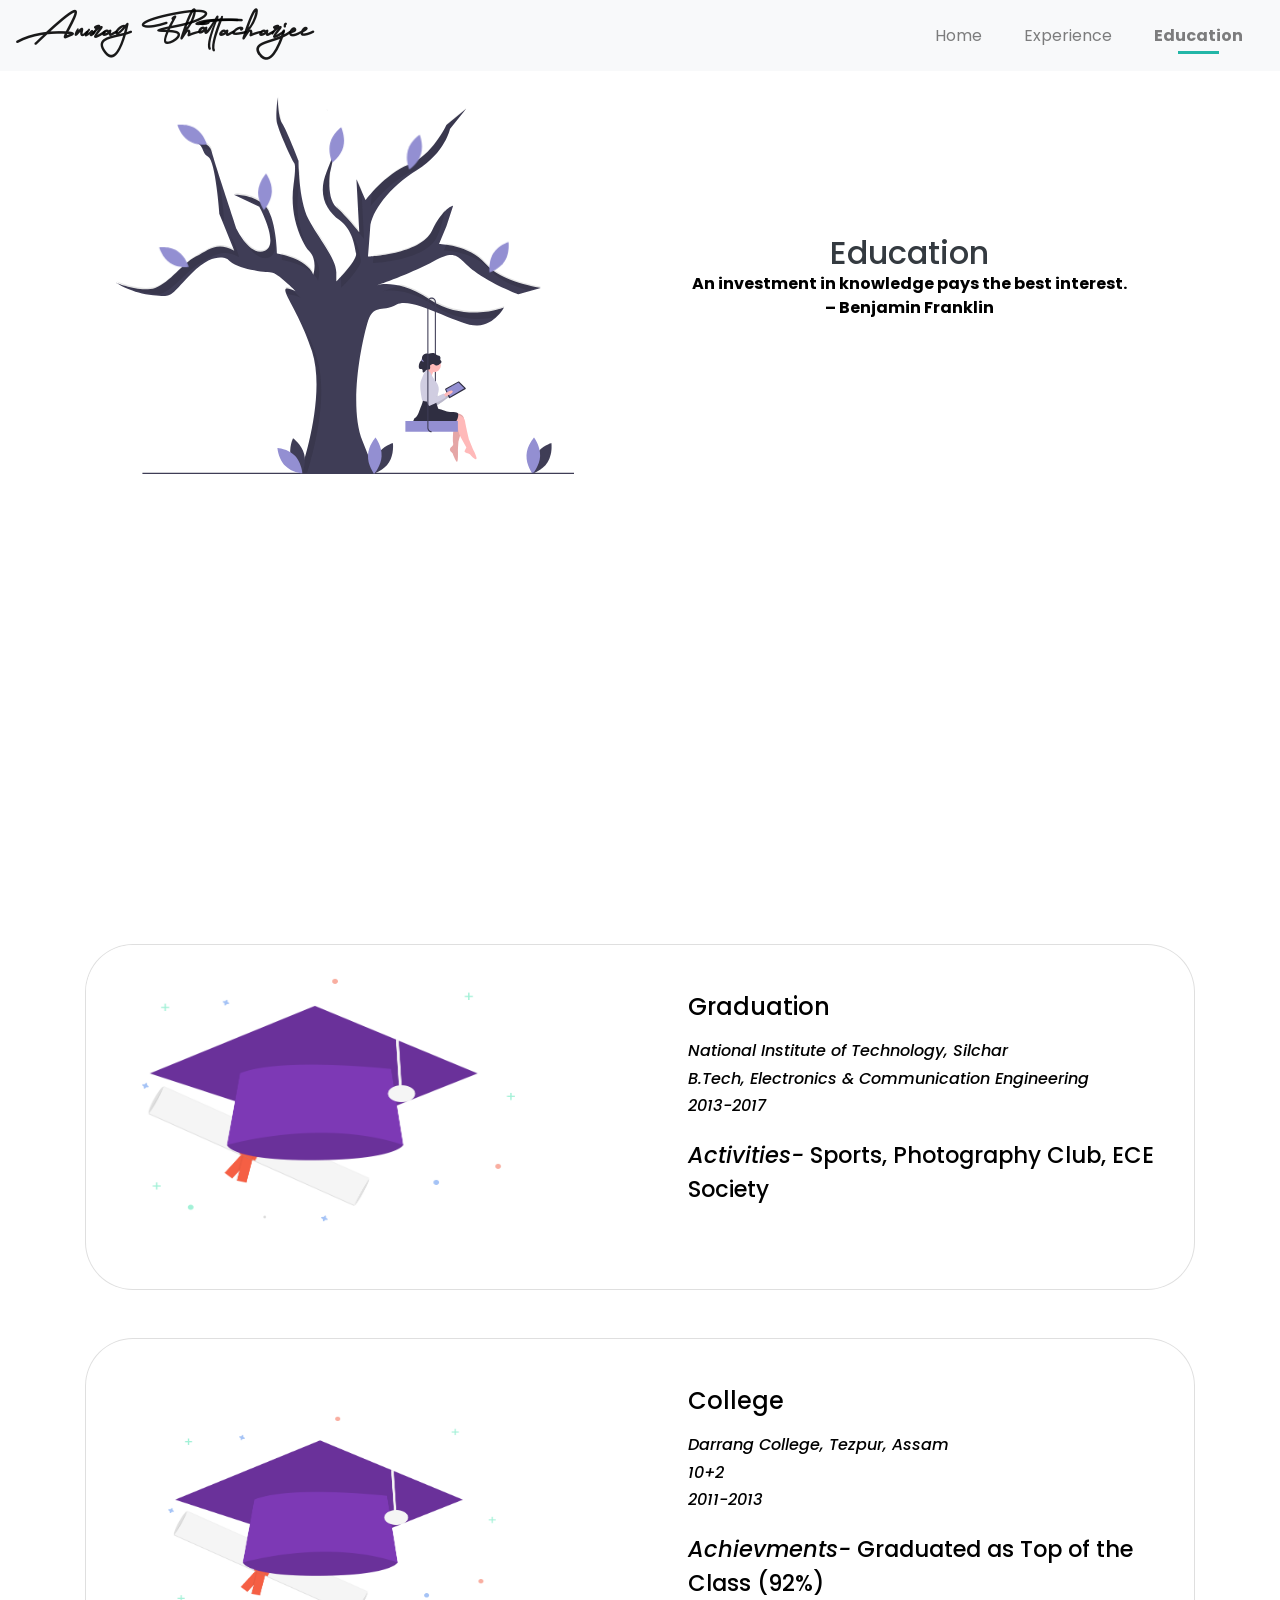
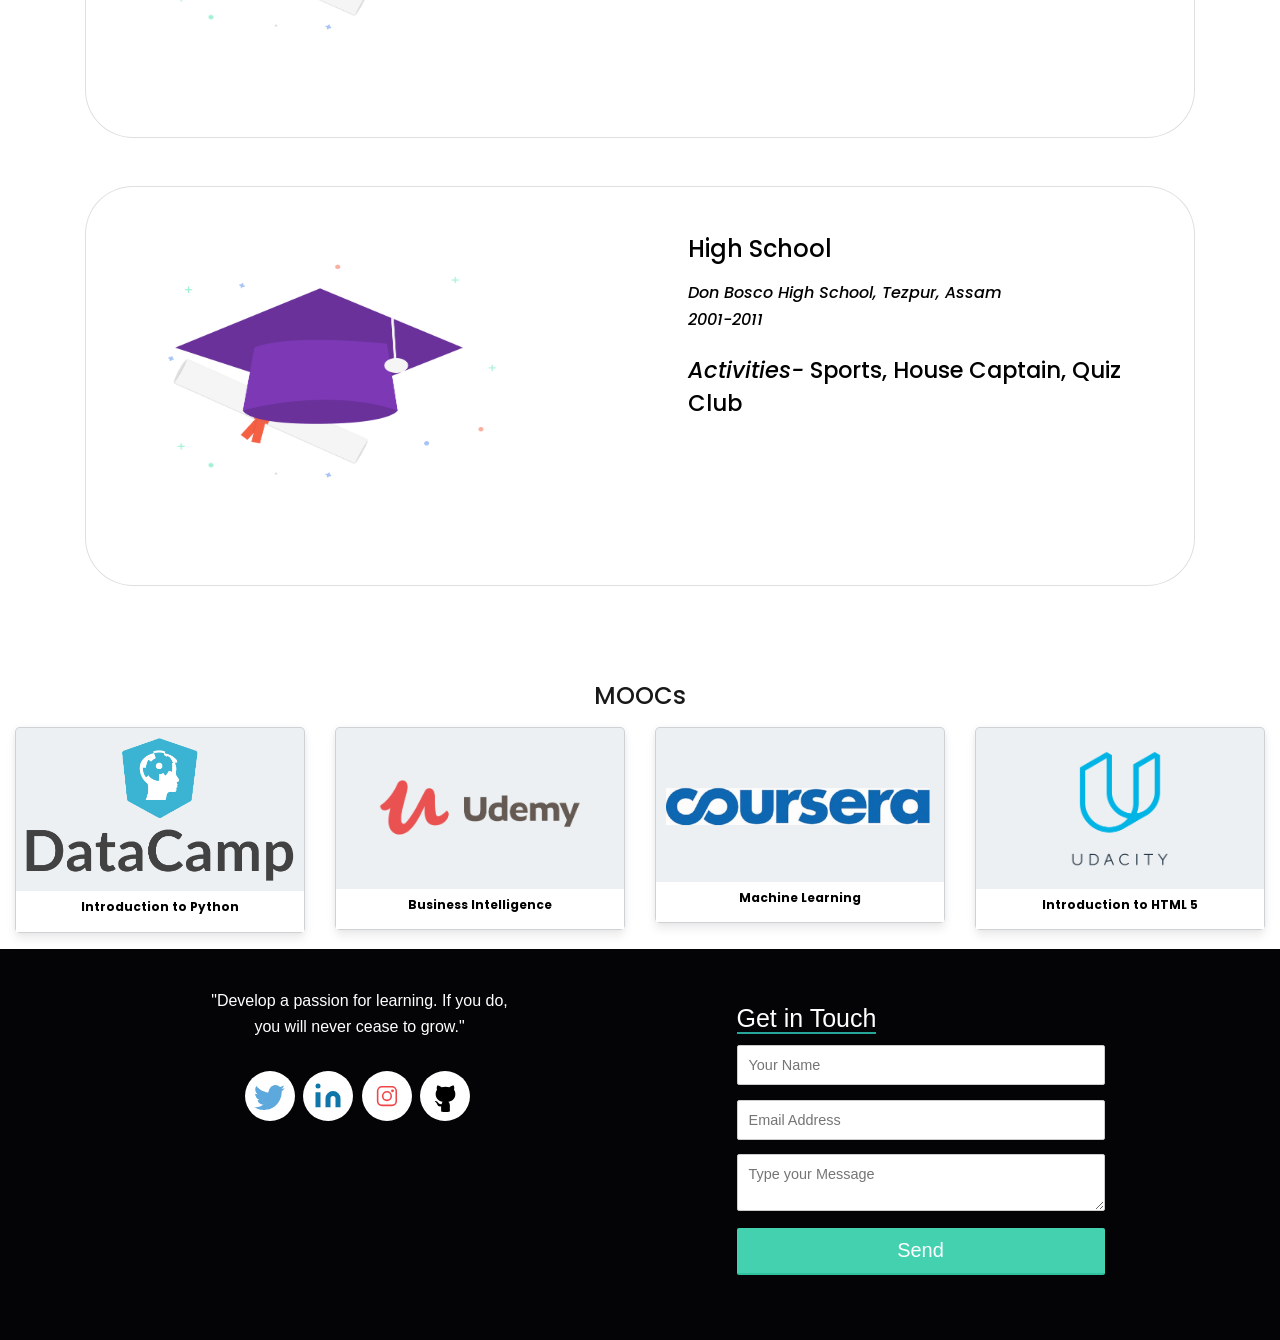
==== education.html @ 4e25eec9 "My first commit!!" ====
<!DOCTYPE html>
<html lang="en" data-theme="light">

<head>
  <title>John Doe | Education</title>
  <meta charset="UTF-8">
  <meta name="viewport" content="width=device-width, initial-scale=1.0">
  <!-- <meta name="keywords"
    content="free portfolio template,portfolio template, portfolio website template, open source, open sourcing, contributing to open source" />
  <meta name="description"
    content="This project serves free and beautiful portfolio template for everyone. Anyone can showcase their work including moocs, education, projects, experience,etc. to the world." /> -->
  
    <!-- Robot.txt -->
  <meta name="robots" content="index,follow" />
  <meta name="Googlebot" content="index,follow" />
  <meta name="AdsBot-Google" content="index,follow" />

  <meta property="og:site_name" content="https://portfolio.smaranjitghose.codes/education.html">
  <meta property="og:title" content="John Doe | Education">
  <meta property="og:description"
    content="This project serves free and beautiful portfolio template for everyone. Anyone can showcase their work including moocs, education, projects, experience,etc. to the world.">
  <meta property="og:type" content="website">
  <meta property="og:url" content="https://portfolio.smaranjitghose.codes/education.html">
  <meta name="twitter:card" content="summary">
  <meta name="twitter:site" content="https://portfolio.smaranjitghose.codes/education.html">

  <meta name="application-name" content="John Doe | Education" />
  <meta name="apple-mobile-web-app-title" content="John Doe | Education" />
  <meta name="summary"
    content="An open source project aimed at providing free and beautiful templates to everyone for building their portfolio websites and showcase their work to the world." />
  <link rel="stylesheet" href="https://maxcdn.bootstrapcdn.com/bootstrap/4.5.0/css/bootstrap.min.css" />

  <!--For Dark/Light mode Toggle-->
  <script src="https://code.iconify.design/1/1.0.4/iconify.min.js"></script>
  
  <link href="https://fonts.googleapis.com/css2?family=Poppins:wght@200;300&display=swap" rel="stylesheet">
  <link rel="stylesheet" href="https://cdnjs.cloudflare.com/ajax/libs/animate.css/4.0.0/animate.min.css" />
  <link href="https://unpkg.com/aos@2.3.1/dist/aos.css" rel="stylesheet">
  <link rel="stylesheet" href="https://cdnjs.cloudflare.com/ajax/libs/font-awesome/4.7.0/css/font-awesome.min.css" type="text/css">
  <script src='https://kit.fontawesome.com/a076d05399.js'></script>
  <link rel="stylesheet" href="assets/css/hover-min.css">
  <script src="https://code.iconify.design/1/1.0.7/iconify.min.js"></script>
  <link rel="stylesheet" href="assets/css/preloader.css">
  <link rel="stylesheet" href="assets/css/education.css" />
  <link rel="stylesheet" href="assets/css/style.css" />
  <link id='favicon' rel="icon" href="assets/images/favicon.png" type="image/png">
  <link rel="stylesheet" href="https://cdn.jsdelivr.net/gh/jpswalsh/academicons@1/css/academicons.min.css"> 
  <link id='favicon' rel="shortcut icon" href="assets/images/favicon.png" type="image/x-png">
  <script defer src="assets\js\dynamicTitle.js"></script>
</head>

<body>
<!-- loader -->
  <div class="loader-container">
    <div class="loader">
      <div class="box box0">
        <div></div>
      </div>
      <div class="box box1">
        <div></div>
      </div>
      <div class="box box2">
        <div></div>
      </div>
      <div class="box box3">
        <div></div>
      </div>
      <div class="box box4">
        <div></div>
      </div>
      <div class="box box5">
        <div></div>
      </div>
      <div class="box box6">
        <div></div>
      </div>
      <div class="box box7">
        <div></div>
      </div>
      <div class="ground">
        <div></div>
      </div>
    </div><a class="dribbble-ref" href="https://dribbble.com/shots/7227469-3D-Boxes-Loader" target="_blank"><img
        src="https://dribbble.com/assets/logo-small-2x-9fe74d2ad7b25fba0f50168523c15fda4c35534f9ea0b1011179275383035439.png" /></a>
  </div>

  <!--Dynamic Nav Bar-->

  <!--Header Section-->
<div class="container pt-5" style="width: 100%; min-height: 80%;">
  <section style="height: 90vh;">
    <div class="container-fluid px-3 pt-5">
      <div class="row text-dark mx-auto">
        <div class="col-md-6"> 
           <div class="img-fluid d-block  animate__animated animate__zoomIn animate__delay-1s">
            <svg width="90%"  viewBox="0 0 1006 830" fill="none" xmlns="http://www.w3.org/2000/svg">
                <g id="undraw_Tree_swing_646s 1" clip-path="url(#clip0)">
                    <path id="Vector"
                        d="M462.918 28.5253C463.527 29.9749 463.981 31.4902 464.271 33.0436C463.612 30.674 463.095 29.0655 462.918 28.5253Z"
                        fill="#3f3d56" />
                    <path id="Vector_2"
                        d="M483.784 103.593C483.784 103.593 483.784 105.287 482.031 111.402L483.784 103.593Z"
                        fill="#3f3d56" />
                    <path id="Vector_3"
                        d="M698.541 362.355C652.282 387.525 591.768 409.257 573.643 415.556C587.463 411.799 627.689 406.74 690.014 447.332C768.324 498.322 852.055 464.324 852.055 464.324C852.055 464.324 833.448 501.564 793.905 503.982C754.362 506.413 651.247 438.43 616.362 457.854C581.465 477.278 565.187 452.992 551.225 501.563C537.276 550.123 511.694 682.848 541.157 757.314L570.609 831.768H403.145C403.145 831.768 463.624 663.424 430.279 559.835C411.614 501.821 385.408 459.806 375.634 438.455C370.73 427.76 369.954 422.26 376.305 422.53C379.916 422.69 385.832 424.715 394.618 428.718C394.618 428.718 354.299 387.439 341.126 387.439C327.941 387.439 265.909 380.969 245.761 359.114C245.761 359.114 217.075 338.07 165.899 389.87C114.724 441.671 127.133 441.671 81.3912 437.62C36.3672 433.629 1.09378 410.829 -6.10352e-05 410.117C1.30549 410.669 53.8922 432.61 86.037 421.437C118.605 410.105 146.516 367.205 175.203 352.644C203.89 338.07 220.944 318.646 259.711 339.69L234.164 276.815L227.166 259.589L227.154 259.564C227.154 259.564 218.615 141.401 202.337 133.309C186.059 125.206 196.139 104.174 165.899 100.122C165.899 100.122 203.113 95.2598 210.088 121.977C217.075 148.681 265.145 292.751 265.145 292.751C265.145 292.751 294.596 354.252 327.164 339.69C359.733 325.116 314.756 243.382 314.756 243.382L258.935 216.665C258.935 216.665 300.806 215.044 326.388 240.14C351.97 265.224 353.522 346.161 353.522 346.161C353.522 346.161 417.871 355.873 433.385 392.302C433.385 392.302 443.464 359.924 424.081 340.501C419.235 335.639 414.143 327.191 409.238 317.258C390.646 279.134 383.927 235.899 390.019 193.594C392.901 172.894 394.677 152.647 391.513 147.871C384.538 137.349 355.075 72.6069 352.746 55.6018C350.429 38.6091 355.075 3.00287 355.075 3.00287C355.075 3.00287 355.851 46.7003 365.155 60.4639C374.458 74.2276 400.816 142.211 400.816 142.211C400.816 142.211 400.816 227.997 422.529 270.086C444.241 312.175 486.101 359.114 483.784 389.87V407.674C483.784 407.674 530.301 361.545 527.196 346.161C524.091 330.789 520.221 294.36 490.758 272.517C461.295 250.662 441.912 215.854 462.848 165.674C474.621 137.447 479.773 122.284 482.031 114.413L469.822 168.916C469.822 168.916 462.071 224.756 483.784 244.18C483.842 244.229 483.889 244.278 483.948 244.327C505.625 263.775 534.171 299.222 534.171 299.222L534.089 297.663L527.972 182.679L529.313 185.749L538.981 207.874L548.132 228.808C548.132 228.808 591.545 170.536 642.72 151.112C693.883 131.689 725.675 63.7053 725.675 63.7053L769.1 28.0868L733.426 72.6069C733.426 72.6069 722.57 125.206 661.327 162.445C600.072 199.672 560.541 254.702 558.212 288.7C555.883 322.698 553.554 352.644 553.554 352.644C553.554 352.644 668.302 348.592 693.883 295.981C719.477 243.382 740.413 240.951 740.413 240.951L725.675 286.269L709.397 325.116C709.397 325.116 776.075 326.737 810.96 368.016C845.857 409.294 932.682 421.437 932.682 421.437L883.847 435.189C883.847 435.189 837.318 419.006 793.129 389.06C748.94 359.114 753.586 332.409 698.541 362.355Z"
                        fill="#3f3d56" />
                    <path id="Vector_4" opacity="0.1"
                        d="M723.264 248.928C718.36 271.593 712.585 293.485 704.469 310.17C678.887 362.782 564.14 366.833 564.14 366.833C564.14 366.833 564.681 359.884 565.504 348.92C594.638 346.415 674.277 335.721 695.06 292.981C696.965 289.077 698.729 284.878 700.4 280.458L723.264 248.928Z"
                        fill="black" />
                    <path id="Vector_5" opacity="0.1"
                        d="M544.757 313.412C544.757 313.412 516.07 277.793 494.369 258.369C489.606 254.121 486.266 248.105 483.948 241.328C483.76 240.787 483.584 240.235 483.407 239.682C483.913 240.198 484.419 240.701 484.96 241.18C503.955 258.185 528.314 287.603 534.089 294.663C534.9 295.67 535.347 296.223 535.347 296.223L529.313 182.749L538.982 204.874L544.757 313.412Z"
                        fill="black" />
                    <path id="Vector_6" opacity="0.1"
                        d="M561.362 211.219C561.193 231.146 558.716 242.997 558.716 242.997C558.716 242.997 602.115 184.749 653.272 165.312C656.295 163.316 659.363 161.35 662.502 159.442C723.752 122.212 734.607 69.6039 734.607 69.6039L770.271 25.0898L726.854 60.7011C726.854 60.7011 695.066 128.686 643.895 148.111C609.014 161.351 577.742 192.637 561.362 211.219Z"
                        fill="black" />
                    <path id="Vector_7" opacity="0.1"
                        d="M494.364 404.058V421.863C494.364 421.863 540.883 375.73 537.782 360.353C535.41 348.593 532.571 324.529 518.195 304.083C524.675 319.535 526.647 334.607 528.372 343.164C530.596 354.191 507.306 381.031 493.949 395.336C494.417 398.216 494.557 401.144 494.364 404.058V404.058Z"
                        fill="black" />
                    <path id="Vector_8" opacity="0.1"
                        d="M431.963 281.866C432.332 282.686 432.712 283.493 433.114 284.274C445.003 307.323 462.928 331.824 476.339 354.33C465.5 332.042 446.637 306.556 431.963 281.866Z"
                        fill="black" />
                    <path id="Vector_9" opacity="0.1"
                        d="M691.189 444.332C665.684 427.725 643.884 418.763 626.076 414.223C607.396 421.562 592.021 427.035 584.285 429.722C598.16 425.973 638.356 420.993 700.598 461.521C749.434 493.32 800.377 492.066 831.807 486.619C840.5 479.773 847.785 471.172 853.23 461.328C853.23 461.328 769.496 495.321 691.189 444.332Z"
                        fill="black" />
                    <path id="Vector_10" opacity="0.1"
                        d="M469.762 247.409C463.51 231.418 462.479 212.389 469.662 190.091C469.572 182.01 470.019 173.933 470.999 165.916L483.207 111.401C480.957 119.262 475.807 134.429 464.021 162.679C449.102 198.443 454.67 226.389 469.762 247.409Z"
                        fill="black" />
                    <path id="Vector_11" opacity="0.1"
                        d="M812.138 365.016C787.943 336.39 748.465 326.841 726.534 323.674L719.981 339.31C719.981 339.31 786.659 340.928 821.548 382.205C840.895 405.095 876.213 419.021 903.843 426.889L933.863 418.433C933.863 418.433 847.028 406.293 812.138 365.016Z"
                        fill="black" />
                    <path id="Vector_12" opacity="0.1"
                        d="M337.75 353.878C370.314 339.31 325.345 257.566 325.345 257.566L324.115 256.977C335.326 281.669 351.585 326.29 328.341 336.689C306.591 346.42 286.227 322.21 275.099 305.058C275.503 306.271 275.725 306.936 275.725 306.936C275.725 306.936 305.187 368.446 337.75 353.878Z"
                        fill="black" />
                    <path id="Vector_13" opacity="0.1"
                        d="M443.969 406.486C443.969 406.486 453.781 374.913 435.348 355.42C439.868 372.213 434.559 389.296 434.559 389.296C422.564 361.122 381.346 348.934 363.292 344.857C363.993 354.237 364.111 360.353 364.111 360.353C364.111 360.353 428.462 370.065 443.969 406.486Z"
                        fill="black" />
                    <path id="Vector_14" opacity="0.1"
                        d="M483.207 111.401C484.955 105.298 484.955 103.597 484.955 103.597L483.207 111.401Z"
                        fill="black" />
                    <path id="Vector_15" opacity="0.1"
                        d="M96.1564 435.777C96.3128 435.724 96.4716 435.676 96.6269 435.622C129.19 424.291 157.102 381.396 185.788 366.828C214.475 352.259 231.532 332.835 270.298 353.878C270.298 353.878 263.516 324.899 250.373 305.86C254.726 315.799 258.245 326.114 260.888 336.689C222.123 315.646 205.066 335.07 176.379 349.638C147.692 364.207 119.781 407.102 87.2175 418.433C54.6542 429.764 1.15741 407.102 1.15741 407.102C1.15741 407.102 36.8219 430.573 82.5656 434.62C87.7984 435.083 92.2634 435.491 96.1564 435.777Z"
                        fill="black" />
                    <path id="Vector_16" opacity="0.1"
                        d="M237.74 273.754C237.74 273.754 236.47 273.778 234.164 273.815L227.166 256.589C227.931 256.577 228.331 256.565 228.331 256.565C228.331 256.565 222.944 182.037 212.57 147.303C212.699 147.364 212.805 147.438 212.923 147.499C229.201 155.59 237.74 273.754 237.74 273.754Z"
                        fill="black" />
                    <path id="Vector_17" opacity="0.1"
                        d="M419.395 828.772C433.601 783.312 467.765 657.603 440.868 574.021C429.252 537.925 418.485 514.907 409.383 500.223C416.189 514.124 423.631 532.511 431.458 556.831C464.797 660.428 404.322 828.772 404.322 828.772H419.395Z"
                        fill="black" />
                    <path id="Vector_18" opacity="0.1"
                        d="M405.203 442.908C395.848 438.614 385.836 436.09 375.634 435.455C370.73 424.761 369.954 419.26 376.305 419.531C378.069 419.862 379.845 420.255 381.609 420.709C394.077 431.514 405.203 442.908 405.203 442.908Z"
                        fill="black" />
                    <path id="Vector_19" opacity="0.1"
                        d="M195.31 122.448C196.194 124.003 197.266 125.433 198.498 126.703C197.593 125.163 196.523 123.736 195.31 122.448V122.448Z"
                        fill="black" />
                    <path id="Vector_20" opacity="0.1"
                        d="M336.975 254.328C338.173 255.511 339.296 256.775 340.336 258.111C336.94 249.588 332.746 242.219 327.566 237.139C301.98 212.049 260.113 213.668 260.113 213.668L312.619 238.789C321.616 242.293 329.884 247.568 336.975 254.328Z"
                        fill="black" />
                    <path id="Vector_21" opacity="0.1"
                        d="M392.692 144.873C395.856 149.644 394.079 169.891 391.19 190.598C385.1 232.901 391.822 276.134 410.415 314.255C412.885 319.356 415.644 324.299 418.677 329.059C400.957 291.501 394.65 249.189 400.599 207.787C403.488 187.08 405.266 166.833 402.102 162.063C395.124 151.541 365.662 86.7931 363.336 69.7968C362.638 63.203 362.476 56.5596 362.85 49.9372C356.827 32.0991 356.252 0 356.252 0C356.252 0 351.6 35.6114 353.926 52.6076C356.252 69.6037 385.714 134.352 392.692 144.873Z"
                        fill="black" />
                    <path id="Vector_22" opacity="0.1"
                        d="M465.429 32.9839C465.118 31.3843 464.646 29.8234 464.021 28.3272C464.021 28.3272 464.617 30.074 465.429 32.9839Z"
                        fill="black" />
                    <path id="Vector_23" opacity="0.1"
                        d="M191.584 114.496C198.417 115.369 206.277 117.558 212.272 122.633C211.881 121.252 211.54 120.014 211.268 118.974C204.29 92.2658 167.075 97.1219 167.075 97.1219C183.893 99.3726 188.237 106.882 191.584 114.496Z"
                        fill="black" />
                    <g id="Leaf1">
                        <path id="Vector_24"
                            d="M922.725 787.189C911.162 805.7 914.33 829.243 914.33 829.243C914.33 829.243 936.246 822.774 947.809 804.264C959.372 785.753 956.203 762.21 956.203 762.21C956.203 762.21 934.288 768.679 922.725 787.189Z"
                            fill="#3f3d56" />
                        <path id="Vector_25"
                            d="M931.411 790.462C930.497 812.54 914.797 829.762 914.797 829.762C914.797 829.762 900.579 811.19 901.493 789.112C902.407 767.034 918.107 749.812 918.107 749.812C918.107 749.812 932.325 768.384 931.411 790.462Z"
                            fill="#938fd2" />
                    </g>
                    <path id="Vector_26" d="M1006 827.544H58.0041V830H1006V827.544Z" fill="#3f3d56" />
                    <g id="Girl">
                        <path id="Vector_27"
                            d="M702.547 721.083H700.195V452.382C700.197 451.287 699.964 450.206 699.513 449.218C699.063 448.229 698.407 447.358 697.592 446.669L699.078 444.764C700.164 445.684 701.039 446.845 701.639 448.163C702.239 449.481 702.55 450.923 702.547 452.382V721.083Z"
                            fill="#3f3d56" />
                        <path id="Vector_28"
                            d="M727.752 653.747C727.752 653.747 741.057 639.176 746.503 642.108C751.948 645.039 730.845 658.068 730.845 658.068L727.752 653.747Z"
                            fill="#FFB9B9" />
                        <path id="Vector_29" opacity="0.1"
                            d="M727.752 653.747C727.752 653.747 741.057 639.176 746.503 642.108C751.948 645.039 730.845 658.068 730.845 658.068L727.752 653.747Z"
                            fill="black" />
                        <path id="Vector_30"
                            d="M687.158 621.945C687.158 621.945 682.267 631.097 683.547 640.962C684.827 650.827 696.531 682.483 700.51 681.92C704.489 681.358 733.964 658.685 733.964 658.685L728.343 650.491L706.81 664.11C706.81 664.11 703.53 615.401 687.158 621.945Z"
                            fill="#D0CDE1" />
                        <path id="Vector_31"
                            d="M766.999 644.223L733.432 663.47C733.237 663.605 733.016 663.694 732.785 663.73C732.554 663.767 732.319 663.75 732.095 663.681C731.87 663.612 731.664 663.493 731.489 663.331C731.313 663.17 731.174 662.97 731.081 662.747L722.858 644.804C722.702 644.293 722.728 643.74 722.929 643.246C723.131 642.752 723.496 642.351 723.958 642.114L751.827 627.119C752.17 626.903 752.578 626.828 752.971 626.906C753.365 626.985 753.717 627.212 753.96 627.544L767.881 641.235C768.018 641.49 768.104 641.771 768.133 642.062C768.163 642.353 768.136 642.647 768.053 642.926C767.971 643.206 767.835 643.465 767.654 643.688C767.472 643.91 767.25 644.093 766.999 644.223V644.223Z"
                            fill="#2F2E41" />
                        <path id="Vector_32"
                            d="M764.759 641.572L733.29 660.348L724.916 644.593L751.911 629.268L764.759 641.572Z"
                            fill="#938fd2" />
                        <path id="Vector_33"
                            d="M738.355 636.145C738.519 635.94 738.516 635.656 738.348 635.51C738.181 635.364 737.913 635.412 737.749 635.617C737.585 635.822 737.588 636.106 737.755 636.252C737.923 636.398 738.191 636.35 738.355 636.145Z"
                            fill="#F2F2F2" />
                        <path id="Vector_34"
                            d="M749.938 652.176C750.047 652.039 750.045 651.85 749.934 651.753C749.822 651.656 749.643 651.688 749.534 651.824C749.425 651.961 749.427 652.15 749.538 652.247C749.65 652.345 749.829 652.313 749.938 652.176Z"
                            fill="#F2F2F2" />
                        <path id="Vector_35" opacity="0.1"
                            d="M687.158 621.945C687.158 621.945 682.267 631.097 683.547 640.962C684.827 650.827 696.531 682.483 700.51 681.92C704.489 681.358 733.964 658.685 733.964 658.685L728.343 650.491L706.81 664.11C706.81 664.11 703.53 615.401 687.158 621.945Z"
                            fill="black" />
                        <path id="Vector_36"
                            d="M718.757 656.531C718.757 656.531 733.815 643.956 738.834 647.624C743.853 651.292 721.267 661.247 721.267 661.247L718.757 656.531Z"
                            fill="#FFB9B9" />
                        <path id="Vector_37"
                            d="M698.68 606.231C706.719 606.231 713.236 599.428 713.236 591.036C713.236 582.645 706.719 575.842 698.68 575.842C690.641 575.842 684.124 582.645 684.124 591.036C684.124 599.428 690.641 606.231 698.68 606.231Z"
                            fill="#FFB9B9" />
                        <path id="Vector_38"
                            d="M748.873 696.876C748.873 696.876 764.432 698.972 763.93 708.927C763.429 718.882 751.884 760.275 751.884 760.275L750.88 776.517C750.88 776.517 751.884 803.763 748.873 803.239C745.861 802.715 738.834 783.853 738.834 783.853C738.834 783.853 730.301 778.089 734.317 772.85C738.332 767.61 741.344 768.134 740.34 762.37C739.336 756.607 739.838 732.505 742.85 725.169C745.861 717.834 747.616 713.788 747.616 713.788L737.83 713.118L748.873 696.876Z"
                            fill="#FFB9B9" />
                        <path id="Vector_39" opacity="0.1"
                            d="M748.873 696.876C748.873 696.876 764.432 698.972 763.93 708.927C763.429 718.882 751.884 760.275 751.884 760.275L750.88 776.517C750.88 776.517 751.884 803.763 748.873 803.239C745.861 802.715 738.834 783.853 738.834 783.853C738.834 783.853 730.301 778.089 734.317 772.85C738.332 767.61 741.344 768.134 740.34 762.37C739.336 756.607 739.838 732.505 742.85 725.169C745.861 717.834 747.616 713.788 747.616 713.788L737.83 713.118L748.873 696.876Z"
                            fill="black" />
                        <path id="Vector_40"
                            d="M749.877 699.495C749.877 699.495 764.934 703.163 766.44 713.642C767.946 724.121 775.475 755.035 775.475 755.035L783.506 774.421C783.506 774.421 796.054 797.999 790.532 797.475C785.011 796.951 777.482 785.424 774.973 785.424C772.463 785.424 764.934 782.281 765.436 780.185C765.938 778.089 769.452 771.802 769.452 771.802L757.308 749.72C754.963 745.457 753.191 740.878 752.041 736.112C750.794 730.94 749.375 724.605 749.375 722.55C749.375 718.882 739.336 717.31 739.336 717.31L749.877 699.495Z"
                            fill="#FFB9B9" />
                        <path id="Vector_41"
                            d="M700.688 665.962L707.715 686.921C707.715 686.921 718.757 690.064 726.788 692.684C734.819 695.304 749.877 691.636 751.382 697.924C752.888 704.211 748.371 715.214 743.853 717.834C739.336 720.454 736.826 723.073 722.271 718.882C707.715 714.69 673.082 713.642 673.082 713.642C669.725 715.745 665.944 717.001 662.04 717.31C655.515 717.834 654.009 718.358 652.001 716.786C649.993 715.214 653.005 715.214 654.009 711.023C655.013 706.831 655.515 708.403 660.032 703.687C664.549 698.972 668.063 684.825 670.572 680.109C673.082 675.393 674.588 665.962 674.588 665.962H700.688Z"
                            fill="#2F2E41" />
                        <path id="Vector_42"
                            d="M699.684 603.611C697.861 605.002 696.369 606.813 695.324 608.903C694.28 610.993 693.711 613.306 693.661 615.662C693.661 623.522 678.603 607.279 678.603 607.279C678.603 607.279 686.634 596.8 686.634 593.656C686.634 590.513 699.684 603.611 699.684 603.611Z"
                            fill="#FFB9B9" />
                        <path id="Vector_43"
                            d="M680.611 600.468C680.611 600.468 689.646 604.135 691.653 609.375C693.661 614.614 701.19 625.618 701.19 625.618C701.19 625.618 711.73 637.145 708.217 649.72C704.703 662.295 701.692 665.438 701.692 667.534C701.692 669.63 696.672 673.298 692.657 672.774C688.642 672.25 673.584 670.154 672.58 668.058C671.576 665.962 665.553 636.097 669.569 625.094C672.826 616.685 676.512 608.465 680.611 600.468V600.468Z"
                            fill="#D0CDE1" />
                        <path id="Vector_44"
                            d="M702.902 591.728C706.159 592.535 709.356 590.368 712.025 588.22C713.54 587.001 715.208 585.261 714.744 583.298C714.332 581.557 712.367 580.57 712.081 578.8C711.882 577.57 712.571 576.374 712.626 575.127C712.577 574.177 712.278 573.259 711.763 572.475C711.247 571.69 710.535 571.068 709.704 570.678C708.117 569.785 706.317 569.413 704.687 568.615C702.197 567.396 700.128 565.198 697.469 564.494C693.837 563.533 690.138 565.58 686.404 565.845C684.144 566.006 681.855 565.508 679.619 565.895C677.487 566.345 675.562 567.532 674.154 569.263C672.746 570.995 671.938 573.17 671.86 575.44C671.831 577.107 672.15 578.968 671.197 580.29C670.82 580.746 670.391 581.151 669.92 581.497C666.598 584.301 665.091 588.985 664.919 593.498C664.835 595.719 665.28 598.357 667.168 599.301C668.179 599.662 669.247 599.817 670.315 599.757C670.851 599.734 671.384 599.848 671.869 600.089C672.353 600.331 672.773 600.692 673.093 601.142C673.953 602.725 672.664 605.064 673.789 606.446C674.634 607.484 676.282 607.139 677.268 606.255C678.255 605.37 678.87 604.098 679.806 603.153C681.625 601.313 684.324 600.98 686.817 600.7C687.556 600.694 688.275 600.448 688.874 599.996C689.327 599.5 689.622 598.869 689.718 598.191C690.046 596.63 690.05 595.013 689.73 593.45C689.572 592.966 689.552 592.445 689.673 591.949C689.838 591.597 690.092 591.299 690.409 591.089C691.954 589.877 694.662 588.112 696.671 588.446C698.9 588.816 700.653 591.171 702.902 591.728Z"
                            fill="#2F2E41" />
                        <path id="Vector_45"
                            d="M682.619 619.33C682.619 619.33 676.596 627.713 676.596 637.669C676.596 647.624 684.124 680.633 688.14 680.633C692.155 680.633 724.278 662.295 724.278 662.295L719.761 653.387L696.673 663.866C696.673 663.866 699.684 615.138 682.619 619.33Z"
                            fill="#D0CDE1" />
                        <path id="Vector_46" d="M750.77 713.904H635.505V737.232H750.77V713.904Z" fill="#938fd2" />
                        <path id="Vector_47"
                            d="M693.138 738.459C690.643 738.456 688.252 737.421 686.488 735.579C684.724 733.738 683.731 731.241 683.728 728.637V452.382C683.728 450.525 684.233 448.705 685.183 447.135C686.134 445.565 687.491 444.308 689.098 443.511C690.705 442.713 692.496 442.408 694.262 442.63C696.029 442.852 697.699 443.592 699.078 444.764L697.592 446.669C696.557 445.789 695.305 445.234 693.98 445.068C692.655 444.901 691.312 445.131 690.107 445.729C688.902 446.327 687.884 447.269 687.172 448.447C686.459 449.625 686.081 450.989 686.081 452.382V728.637C686.083 730.59 686.827 732.463 688.15 733.844C689.473 735.225 691.267 736.002 693.138 736.004V738.459Z"
                            fill="#3f3d56" />
                        <path id="Vector_48"
                            d="M675.352 584.173C675.859 583.749 675.28 582.119 674.06 580.532C672.839 578.946 671.44 578.005 670.933 578.429C670.427 578.854 671.005 580.484 672.226 582.07C673.446 583.656 674.846 584.598 675.352 584.173Z"
                            fill="#938fd2" />
                    </g>
                    <g id="leaf11">
                        <path id="Vector_49"
                            d="M574.578 787.189C563.015 805.7 566.183 829.243 566.183 829.243C566.183 829.243 588.098 822.774 599.661 804.264C611.224 785.753 608.056 762.21 608.056 762.21C608.056 762.21 586.141 768.679 574.578 787.189Z"
                            fill="#3f3d56" />
                        <path id="Vector_50"
                            d="M583.263 790.462C582.349 812.54 566.65 829.762 566.65 829.762C566.65 829.762 552.432 811.19 553.346 789.112C554.26 767.034 569.959 749.812 569.959 749.812C569.959 749.812 584.177 768.384 583.263 790.462Z"
                            fill="#938fd2" />
                    </g>
                    <g id="leaf10">
                        <path id="Vector_51"
                            d="M384.286 794.191C389.814 815.523 408.748 828.734 408.748 828.734C408.748 828.734 418.72 807.36 413.192 786.028C407.664 764.697 388.73 751.485 388.73 751.485C388.73 751.485 378.758 772.86 384.286 794.191Z"
                            fill="#3f3d56" />
                        <path id="Vector_52"
                            d="M392.409 789.607C407.578 805.021 409.43 828.717 409.43 828.717C409.43 828.717 386.69 827.421 371.521 812.006C356.352 796.592 354.499 772.896 354.499 772.896C354.499 772.896 377.24 774.192 392.409 789.607Z"
                            fill="#938fd2" />
                    </g>
                    <path id="leaf17"
                        d="M342.133 211.239C340.814 233.294 324.801 250.2 324.801 250.2C324.801 250.2 310.927 231.347 312.245 209.292C313.564 187.236 329.577 170.33 329.577 170.33C329.577 170.33 343.451 189.183 342.133 211.239Z"
                        fill="#938fd2" />
                    <path id="leaf16"
                        d="M175.215 71.808C193.122 83.5934 199.653 106.369 199.653 106.369C199.653 106.369 177.151 110.037 159.244 98.2512C141.337 86.4658 134.805 63.6902 134.805 63.6902C134.805 63.6902 157.307 60.0225 175.215 71.808Z"
                        fill="#938fd2" />
                    <path id="leaf15"
                        d="M135.225 340.696C153.132 352.482 159.664 375.257 159.664 375.257C159.664 375.257 137.162 378.925 119.254 367.14C101.347 355.354 94.8153 332.578 94.8153 332.578C94.8153 332.578 117.317 328.911 135.225 340.696Z"
                        fill="#938fd2" />
                    <path id="lef14"
                        d="M499.273 111.117C493.873 132.485 475.018 145.819 475.018 145.819C475.018 145.819 464.918 124.51 470.319 103.143C475.719 81.7755 494.574 68.4412 494.574 68.4412C494.574 68.4412 504.674 89.7501 499.273 111.117Z"
                        fill="#938fd2" />
                    <path id="leaf13"
                        d="M669.625 127.778C663.278 148.86 643.849 161.263 643.849 161.263C643.849 161.263 634.71 139.487 641.057 118.405C647.405 97.3233 666.834 84.9197 666.834 84.9197C666.834 84.9197 675.972 106.696 669.625 127.778Z"
                        fill="#938fd2" />
                    <path id="leaf12"
                        d="M853.749 362.407C842.251 380.962 820.358 387.514 820.358 387.514C820.358 387.514 817.107 363.984 828.605 345.429C840.103 326.874 861.995 320.321 861.995 320.321C861.995 320.321 865.246 343.852 853.749 362.407Z"
                        fill="#938fd2" />
                </g>
            </svg>
        </div>
        </div>
        <div class="px-md-5 p-3 col-md-6 d-flex flex-column align-items-center justify-content-center animate__animated animate__zoomIn animate__delay-1s">
          <h2 class="main-heading mb-0">Education</h2>
          <p class=" pre-heading font-weight-bolder text-center animate__animated animate__fadeInUp animate__delay-2s">
           An investment in knowledge pays the best interest. –  Benjamin Franklin
          </p>
        </div>
      </div>
    </div>
  </section>
</div>


  <!-- Education Section  -->
<section class="s2">
  <div class="container-sm  edSection">
    <div class="conatiner text-center mb-5">
      <h1 class="head" data-aos="fade-up" data-aos-delay="300">Education</h1>
    </div>
      <!-- CARDS -->
      <div class="card mb-5" data-aos="fade-left" data-aos-delay="500">
        <div class="row">
          <div class="col-xl-6 col-md-6 col-sm-12">
            <img src="assets/images/education-page/education.png" alt="education.png">
          </div>
          <div class="col-xl-6 col-md-6 col-sm-12 p-5">
            <h4>Graduation</h4>
            <div class="qual">
            <h6><em>National Institute of Technology, Silchar</em></h6>
            <h6><em>B.Tech, Electronics & Communication Engineering</em></h6>
            <h6><em>2013-2017</em></h6></div>
            <p><i>Activities-</i> Sports, Photography Club, ECE Society</p>
          </div>
        </div>
      </div>
      <!-- <div class="card mb-5" data-aos="fade-right" data-aos-delay="500">
        <div class="row">
          <div class="col-xl-6 col-md-6 col-sm-12 p-5">
            <img src="assets/images/education-page/education.png" alt="education.png">
          </div>
          <div class="col-xl-6 col-md-6 col-sm-12 p-5">
            <h4>Graduation</h4>
            <div class="qual">
              <h6><em>Massachusetts institute of technology</em></h6>
              <h6><em>B.Tech Computer Science</em></h6>
              <h6><em>2017-2021</em></h6></div>
            <p><i>Activities-</i> Sports, House Captain, Debate Club, Tech Society</p>
            <p>
              An investment in knowledge always pays the best interest.
            </p>
          </div>
        </div>
      </div> -->
      <div class="card mb-5" data-aos="fade-left" data-aos-delay="500">
        <div class="row">
          <div class="col-xl-6 col-md-6 col-sm-12 p-5">
            <img src="assets/images/education-page/education.png" alt="education.png">
          </div>
          <div class="col-xl-6 col-md-6 col-sm-12 p-5">
            <h4>College</h4>
            <div class="qual">
              <h6><em>Darrang College, Tezpur, Assam</em></h6>
              <h6><em>10+2</em></h6>
              <h6><em>2011-2013</em></h6></div>
            <p><i>Achievments-</i> Graduated as Top of the Class (92%)</p>
        </div>
      </div>
    </div>
    <div class="card mb-5" data-aos="fade-right" data-aos-delay="500">
      <div class="row">
        <div class="col-xl-6 col-md-6 col-sm-12 p-5">
          <img src="assets/images/education-page/education.png" alt="education.png">
        </div>
        <div class="col-xl-6 col-md-6 col-sm-12 p-5">
          <h4>High School</h4>
          <div class="qual">
            <h6><em>Don Bosco High School, Tezpur, Assam</em></h6>
            <h6><em>2001-2011</em></h6></div>
            <p><i>Activities-</i> Sports, House Captain, Quiz Club</p>
      </div>
    </div>
  </div>
</div>
</section>           

  <!--MOOCs Cards-->
  <div id="mooc" class="container-fluid">
    <h4 class="text-center pb-2 pt-5" data-aos="fade-up" data-aos-delay="300">MOOCs</h4>
    <div class="row moocs">
      <!-- Dynamic MOOCs Cards -->
    </div>
  </div>

  <!-- Dynamic footer section -->

  <!-- Google Analytics -->
  <script async src="https://www.googletagmanager.com/gtag/js?id=UA-167979537-2"></script>
  <!-- Fetching our Google Tag Manager -->

  <!-- script -->
  <script src="https://code.jquery.com/jquery-3.5.1.min.js" integrity="sha256-9/aliU8dGd2tb6OSsuzixeV4y/faTqgFtohetphbbj0=" crossorigin="anonymous" ></script>
  <script src="assets/js/app.js"></script>
  <script src="https://cdnjs.cloudflare.com/ajax/libs/popper.js/1.12.9/umd/popper.min.js" integrity="sha384-ApNbgh9B+Y1QKtv3Rn7W3mgPxhU9K/ScQsAP7hUibX39j7fakFPskvXusvfa0b4Q" crossorigin="anonymous"></script>
  <script src="https://maxcdn.bootstrapcdn.com/bootstrap/4.0.0/js/bootstrap.min.js" integrity="sha384-JZR6Spejh4U02d8jOt6vLEHfe/JQGiRRSQQxSfFWpi1MquVdAyjUar5+76PVCmYl" crossorigin="anonymous"></script>
  <script src="https://unpkg.com/aos@2.3.1/dist/aos.js"></script>
  <script type="text/javascript" src="./assets/js/education.js"></script>
</body>

</html>
---- assets/css/preloader.css ----
:root {
  --background: white;
}

.loader {
  --duration: 3s;
  --primary: rgba(39, 94, 254, 1);
  --primary-light: #2f71ff;
  --primary-rgba: rgba(39, 94, 254, 0);
  width: 200px;
  height: 320px;
  position: relative;
  transform-style: preserve-3d;
}
@media (max-width: 480px) {
  .loader {
    zoom: 0.44;
  }
}
.loader:before, .loader:after {
  --r: 20.5deg;
  content: "";
  width: 320px;
  height: 140px;
  position: absolute;
  right: 32%;
  bottom: -11px;
  background: var(--background);
  transform: translateZ(200px) rotate(var(--r));
  -webkit-animation: mask var(--duration) linear forwards infinite;
          animation: mask var(--duration) linear forwards infinite;
}
.loader:after {
  --r: -20.5deg;
  right: auto;
  left: 32%;
}
.loader .ground {
  position: absolute;
  left: -50px;
  bottom: -120px;
  transform-style: preserve-3d;
  transform: rotateY(-47deg) rotateX(-15deg) rotateZ(15deg) scale(1);
}
.loader .ground div {
  transform: rotateX(90deg) rotateY(0deg) translate(-48px, -120px) translateZ(100px) scale(0);
  width: 200px;
  height: 200px;
  background: var(--primary);
  background: linear-gradient(45deg, var(--primary) 0%, var(--primary) 50%, var(--primary-light) 50%, var(--primary-light) 100%);
  transform-style: preserve-3d;
  -webkit-animation: ground var(--duration) linear forwards infinite;
          animation: ground var(--duration) linear forwards infinite;
}
.loader .ground div:before, .loader .ground div:after {
  --rx: 90deg;
  --ry: 0deg;
  --x: 44px;
  --y: 162px;
  --z: -50px;
  content: "";
  width: 156px;
  height: 300px;
  opacity: 0;
  background: linear-gradient(var(--primary), var(--primary-rgba));
  position: absolute;
  transform: rotateX(var(--rx)) rotateY(var(--ry)) translate(var(--x), var(--y)) translateZ(var(--z));
  -webkit-animation: ground-shine var(--duration) linear forwards infinite;
          animation: ground-shine var(--duration) linear forwards infinite;
}
.loader .ground div:after {
  --rx: 90deg;
  --ry: 90deg;
  --x: 0;
  --y: 177px;
  --z: 150px;
}
.loader .box {
  --x: 0;
  --y: 0;
  position: absolute;
  -webkit-animation: var(--duration) linear forwards infinite;
          animation: var(--duration) linear forwards infinite;
  transform: translate(var(--x), var(--y));
}
.loader .box div {
  background-color: var(--primary);
  width: 48px;
  height: 48px;
  position: relative;
  transform-style: preserve-3d;
  -webkit-animation: var(--duration) ease forwards infinite;
          animation: var(--duration) ease forwards infinite;
  transform: rotateY(-47deg) rotateX(-15deg) rotateZ(15deg) scale(0);
}
.loader .box div:before, .loader .box div:after {
  --rx: 90deg;
  --ry: 0deg;
  --z: 24px;
  --y: -24px;
  --x: 0;
  content: "";
  position: absolute;
  background-color: inherit;
  width: inherit;
  height: inherit;
  transform: rotateX(var(--rx)) rotateY(var(--ry)) translate(var(--x), var(--y)) translateZ(var(--z));
  filter: brightness(var(--b, 1.2));
}
.loader .box div:after {
  --rx: 0deg;
  --ry: 90deg;
  --x: 24px;
  --y: 0;
  --b: 1.4;
}
.loader .box.box0 {
  --x: -220px;
  --y: -120px;
  left: 58px;
  top: 108px;
}
.loader .box.box1 {
  --x: -260px;
  --y: 120px;
  left: 25px;
  top: 120px;
}
.loader .box.box2 {
  --x: 120px;
  --y: -190px;
  left: 58px;
  top: 64px;
}
.loader .box.box3 {
  --x: 280px;
  --y: -40px;
  left: 91px;
  top: 120px;
}
.loader .box.box4 {
  --x: 60px;
  --y: 200px;
  left: 58px;
  top: 132px;
}
.loader .box.box5 {
  --x: -220px;
  --y: -120px;
  left: 25px;
  top: 76px;
}
.loader .box.box6 {
  --x: -260px;
  --y: 120px;
  left: 91px;
  top: 76px;
}
.loader .box.box7 {
  --x: -240px;
  --y: 200px;
  left: 58px;
  top: 87px;
}
.loader .box0 {
  -webkit-animation-name: box-move0;
          animation-name: box-move0;
}
.loader .box0 div {
  -webkit-animation-name: box-scale0;
          animation-name: box-scale0;
}
.loader .box1 {
  -webkit-animation-name: box-move1;
          animation-name: box-move1;
}
.loader .box1 div {
  -webkit-animation-name: box-scale1;
          animation-name: box-scale1;
}
.loader .box2 {
  -webkit-animation-name: box-move2;
          animation-name: box-move2;
}
.loader .box2 div {
  -webkit-animation-name: box-scale2;
          animation-name: box-scale2;
}
.loader .box3 {
  -webkit-animation-name: box-move3;
          animation-name: box-move3;
}
.loader .box3 div {
  -webkit-animation-name: box-scale3;
          animation-name: box-scale3;
}
.loader .box4 {
  -webkit-animation-name: box-move4;
          animation-name: box-move4;
}
.loader .box4 div {
  -webkit-animation-name: box-scale4;
          animation-name: box-scale4;
}
.loader .box5 {
  -webkit-animation-name: box-move5;
          animation-name: box-move5;
}
.loader .box5 div {
  -webkit-animation-name: box-scale5;
          animation-name: box-scale5;
}
.loader .box6 {
  -webkit-animation-name: box-move6;
          animation-name: box-move6;
}
.loader .box6 div {
  -webkit-animation-name: box-scale6;
          animation-name: box-scale6;
}
.loader .box7 {
  -webkit-animation-name: box-move7;
          animation-name: box-move7;
}
.loader .box7 div {
  -webkit-animation-name: box-scale7;
          animation-name: box-scale7;
}

@-webkit-keyframes box-move0 {
  12% {
    transform: translate(var(--x), var(--y));
  }
  25%, 52% {
    transform: translate(0, 0);
  }
  80% {
    transform: translate(0, -32px);
  }
  90%, 100% {
    transform: translate(0, 188px);
  }
}

@keyframes box-move0 {
  12% {
    transform: translate(var(--x), var(--y));
  }
  25%, 52% {
    transform: translate(0, 0);
  }
  80% {
    transform: translate(0, -32px);
  }
  90%, 100% {
    transform: translate(0, 188px);
  }
}
@-webkit-keyframes box-scale0 {
  6% {
    transform: rotateY(-47deg) rotateX(-15deg) rotateZ(15deg) scale(0);
  }
  14%, 100% {
    transform: rotateY(-47deg) rotateX(-15deg) rotateZ(15deg) scale(1);
  }
}
@keyframes box-scale0 {
  6% {
    transform: rotateY(-47deg) rotateX(-15deg) rotateZ(15deg) scale(0);
  }
  14%, 100% {
    transform: rotateY(-47deg) rotateX(-15deg) rotateZ(15deg) scale(1);
  }
}
@-webkit-keyframes box-move1 {
  16% {
    transform: translate(var(--x), var(--y));
  }
  29%, 52% {
    transform: translate(0, 0);
  }
  80% {
    transform: translate(0, -32px);
  }
  90%, 100% {
    transform: translate(0, 188px);
  }
}
@keyframes box-move1 {
  16% {
    transform: translate(var(--x), var(--y));
  }
  29%, 52% {
    transform: translate(0, 0);
  }
  80% {
    transform: translate(0, -32px);
  }
  90%, 100% {
    transform: translate(0, 188px);
  }
}
@-webkit-keyframes box-scale1 {
  10% {
    transform: rotateY(-47deg) rotateX(-15deg) rotateZ(15deg) scale(0);
  }
  18%, 100% {
    transform: rotateY(-47deg) rotateX(-15deg) rotateZ(15deg) scale(1);
  }
}
@keyframes box-scale1 {
  10% {
    transform: rotateY(-47deg) rotateX(-15deg) rotateZ(15deg) scale(0);
  }
  18%, 100% {
    transform: rotateY(-47deg) rotateX(-15deg) rotateZ(15deg) scale(1);
  }
}
@-webkit-keyframes box-move2 {
  20% {
    transform: translate(var(--x), var(--y));
  }
  33%, 52% {
    transform: translate(0, 0);
  }
  80% {
    transform: translate(0, -32px);
  }
  90%, 100% {
    transform: translate(0, 188px);
  }
}
@keyframes box-move2 {
  20% {
    transform: translate(var(--x), var(--y));
  }
  33%, 52% {
    transform: translate(0, 0);
  }
  80% {
    transform: translate(0, -32px);
  }
  90%, 100% {
    transform: translate(0, 188px);
  }
}
@-webkit-keyframes box-scale2 {
  14% {
    transform: rotateY(-47deg) rotateX(-15deg) rotateZ(15deg) scale(0);
  }
  22%, 100% {
    transform: rotateY(-47deg) rotateX(-15deg) rotateZ(15deg) scale(1);
  }
}
@keyframes box-scale2 {
  14% {
    transform: rotateY(-47deg) rotateX(-15deg) rotateZ(15deg) scale(0);
  }
  22%, 100% {
    transform: rotateY(-47deg) rotateX(-15deg) rotateZ(15deg) scale(1);
  }
}
@-webkit-keyframes box-move3 {
  24% {
    transform: translate(var(--x), var(--y));
  }
  37%, 52% {
    transform: translate(0, 0);
  }
  80% {
    transform: translate(0, -32px);
  }
  90%, 100% {
    transform: translate(0, 188px);
  }
}
@keyframes box-move3 {
  24% {
    transform: translate(var(--x), var(--y));
  }
  37%, 52% {
    transform: translate(0, 0);
  }
  80% {
    transform: translate(0, -32px);
  }
  90%, 100% {
    transform: translate(0, 188px);
  }
}
@-webkit-keyframes box-scale3 {
  18% {
    transform: rotateY(-47deg) rotateX(-15deg) rotateZ(15deg) scale(0);
  }
  26%, 100% {
    transform: rotateY(-47deg) rotateX(-15deg) rotateZ(15deg) scale(1);
  }
}
@keyframes box-scale3 {
  18% {
    transform: rotateY(-47deg) rotateX(-15deg) rotateZ(15deg) scale(0);
  }
  26%, 100% {
    transform: rotateY(-47deg) rotateX(-15deg) rotateZ(15deg) scale(1);
  }
}
@-webkit-keyframes box-move4 {
  28% {
    transform: translate(var(--x), var(--y));
  }
  41%, 52% {
    transform: translate(0, 0);
  }
  80% {
    transform: translate(0, -32px);
  }
  90%, 100% {
    transform: translate(0, 188px);
  }
}
@keyframes box-move4 {
  28% {
    transform: translate(var(--x), var(--y));
  }
  41%, 52% {
    transform: translate(0, 0);
  }
  80% {
    transform: translate(0, -32px);
  }
  90%, 100% {
    transform: translate(0, 188px);
  }
}
@-webkit-keyframes box-scale4 {
  22% {
    transform: rotateY(-47deg) rotateX(-15deg) rotateZ(15deg) scale(0);
  }
  30%, 100% {
    transform: rotateY(-47deg) rotateX(-15deg) rotateZ(15deg) scale(1);
  }
}
@keyframes box-scale4 {
  22% {
    transform: rotateY(-47deg) rotateX(-15deg) rotateZ(15deg) scale(0);
  }
  30%, 100% {
    transform: rotateY(-47deg) rotateX(-15deg) rotateZ(15deg) scale(1);
  }
}
@-webkit-keyframes box-move5 {
  32% {
    transform: translate(var(--x), var(--y));
  }
  45%, 52% {
    transform: translate(0, 0);
  }
  80% {
    transform: translate(0, -32px);
  }
  90%, 100% {
    transform: translate(0, 188px);
  }
}
@keyframes box-move5 {
  32% {
    transform: translate(var(--x), var(--y));
  }
  45%, 52% {
    transform: translate(0, 0);
  }
  80% {
    transform: translate(0, -32px);
  }
  90%, 100% {
    transform: translate(0, 188px);
  }
}
@-webkit-keyframes box-scale5 {
  26% {
    transform: rotateY(-47deg) rotateX(-15deg) rotateZ(15deg) scale(0);
  }
  34%, 100% {
    transform: rotateY(-47deg) rotateX(-15deg) rotateZ(15deg) scale(1);
  }
}
@keyframes box-scale5 {
  26% {
    transform: rotateY(-47deg) rotateX(-15deg) rotateZ(15deg) scale(0);
  }
  34%, 100% {
    transform: rotateY(-47deg) rotateX(-15deg) rotateZ(15deg) scale(1);
  }
}
@-webkit-keyframes box-move6 {
  36% {
    transform: translate(var(--x), var(--y));
  }
  49%, 52% {
    transform: translate(0, 0);
  }
  80% {
    transform: translate(0, -32px);
  }
  90%, 100% {
    transform: translate(0, 188px);
  }
}
@keyframes box-move6 {
  36% {
    transform: translate(var(--x), var(--y));
  }
  49%, 52% {
    transform: translate(0, 0);
  }
  80% {
    transform: translate(0, -32px);
  }
  90%, 100% {
    transform: translate(0, 188px);
  }
}
@-webkit-keyframes box-scale6 {
  30% {
    transform: rotateY(-47deg) rotateX(-15deg) rotateZ(15deg) scale(0);
  }
  38%, 100% {
    transform: rotateY(-47deg) rotateX(-15deg) rotateZ(15deg) scale(1);
  }
}
@keyframes box-scale6 {
  30% {
    transform: rotateY(-47deg) rotateX(-15deg) rotateZ(15deg) scale(0);
  }
  38%, 100% {
    transform: rotateY(-47deg) rotateX(-15deg) rotateZ(15deg) scale(1);
  }
}
@-webkit-keyframes box-move7 {
  40% {
    transform: translate(var(--x), var(--y));
  }
  53%, 52% {
    transform: translate(0, 0);
  }
  80% {
    transform: translate(0, -32px);
  }
  90%, 100% {
    transform: translate(0, 188px);
  }
}
@keyframes box-move7 {
  40% {
    transform: translate(var(--x), var(--y));
  }
  53%, 52% {
    transform: translate(0, 0);
  }
  80% {
    transform: translate(0, -32px);
  }
  90%, 100% {
    transform: translate(0, 188px);
  }
}
@-webkit-keyframes box-scale7 {
  34% {
    transform: rotateY(-47deg) rotateX(-15deg) rotateZ(15deg) scale(0);
  }
  42%, 100% {
    transform: rotateY(-47deg) rotateX(-15deg) rotateZ(15deg) scale(1);
  }
}
@keyframes box-scale7 {
  34% {
    transform: rotateY(-47deg) rotateX(-15deg) rotateZ(15deg) scale(0);
  }
  42%, 100% {
    transform: rotateY(-47deg) rotateX(-15deg) rotateZ(15deg) scale(1);
  }
}
@-webkit-keyframes ground {
  0%, 65% {
    transform: rotateX(90deg) rotateY(0deg) translate(-48px, -120px) translateZ(100px) scale(0);
  }
  75%, 90% {
    transform: rotateX(90deg) rotateY(0deg) translate(-48px, -120px) translateZ(100px) scale(1);
  }
  100% {
    transform: rotateX(90deg) rotateY(0deg) translate(-48px, -120px) translateZ(100px) scale(0);
  }
}
@keyframes ground {
  0%, 65% {
    transform: rotateX(90deg) rotateY(0deg) translate(-48px, -120px) translateZ(100px) scale(0);
  }
  75%, 90% {
    transform: rotateX(90deg) rotateY(0deg) translate(-48px, -120px) translateZ(100px) scale(1);
  }
  100% {
    transform: rotateX(90deg) rotateY(0deg) translate(-48px, -120px) translateZ(100px) scale(0);
  }
}
@-webkit-keyframes ground-shine {
  0%, 70% {
    opacity: 0;
  }
  75%, 87% {
    opacity: 0.2;
  }
  100% {
    opacity: 0;
  }
}
@keyframes ground-shine {
  0%, 70% {
    opacity: 0;
  }
  75%, 87% {
    opacity: 0.2;
  }
  100% {
    opacity: 0;
  }
}
@-webkit-keyframes mask {
  0%, 65% {
    opacity: 0;
  }
  66%, 100% {
    opacity: 1;
  }
}
@keyframes mask {
  0%, 65% {
    opacity: 0;
  }
  66%, 100% {
    opacity: 1;
  }
}

small {
  display: block;
  position: absolute;
  bottom: 20px;
  left: 50%;
  font-family: Arial;
  max-width: 320px;
  font-size: 12px;
  line-height: 19px;
  z-index: 1;
  color: #6C7486;
}
@media (min-width: 481px) {
  small {
    transform: translateX(-50%);
    text-align: center;
  }
}
@media (max-width: 480px) {
  small {
    left: 20px;
    right: 112px;
    font-size: 10px;
    line-height: 17px;
    transform: translateZ(400px);
  }
}
/* 
body {
  min-height: 100vh;
  display: flex;
  justify-content: center;
  align-items: center;
} */
.dribbble-ref {
  position: fixed;
  display: block;
  right: 24px;
  bottom: 24px;
}
.dribbble-ref img {
  display: block;
  width: 76px;
}
---- assets/css/education.css ----
/* Dark and Light theme */

html[data-theme = 'light']
{
  --bg1-color: #ecf0f3;
  --shadow: 0 4px 8px 0 rgba(0, 0, 0, 0.2);
  --border:1px solid #ecf0f3;
}

html[data-theme = 'dark']
{
  --bg1-color: #272727;
  --shadow: 0 4px 8px 0 rgba(104, 102, 102, 0.2);
  --border:none;
}

/* -----Education Section CSS----- */


.sect
{
    height: 140vh;
    width: 100%;
    background-size: cover;
    background-position: center center;
    background-attachment: fixed;
    object-fit: fill;
}

.s2
{
    overflow-x: hidden;
}

.s2 .head{
  font-size:2rem;
}

.s2 h4{
  margin-bottom: 1.2rem;
}

.qual{
  margin-bottom: 2rem;
}

.s2 p
{
  margin-top: -0.5rem;
  font-weight: 450;
  font-size: 2.5vh;
}
.s2 .card img
{
    height: 90%;
    width: 90%;
}
.s2 .card, .s2 img
{
    border-radius: 3rem;
}

.s2 h4,h6,p{
  color:black;
}


@media only screen and (max-width: 767px) {

    .edSection{
        margin-top: 400px;
    }
}

@media only screen and (max-width: 600px) {

    .edSection{
        margin-top: 250px;
    }
}

/* Card Hover Effect */

.mooc-title{
  color: black;
}

.content {
  position: relative;
  width: 100%;
  padding: 10px;
  margin: auto;
  overflow: hidden;
  height: 75%;
}

.content .content-overlay {
  background: rgba(0, 0, 0, 0.7);
  position: absolute;
  height: 99%;
  width: 100%;
  left: 0;
  top: 0;
  bottom: 0;
  right: 0;
  opacity: 0;
  -webkit-transition: all 0.4s ease-in-out 0s;
  -moz-transition: all 0.4s ease-in-out 0s;
  transition: all 0.4s ease-in-out 0s;
}

.content:hover .content-overlay {
  opacity: 0.8;
}

.content-details {
  position: absolute;
  text-align: center;
  width: 100%;
  left: 50%;
  top: 50%;
  opacity: 0;
  -webkit-transform: translate(-50%, -50%);
  -moz-transform: translate(-50%, -50%);
  transform: translate(-50%, -50%);
  -webkit-transition: all 0.3s ease-in-out 0s;
  -moz-transition: all 0.3s ease-in-out 0s;
  transition: all 0.3s ease-in-out 0s;
}

.content:hover .content-details {
  left: 50%;
  top: 50%;
  opacity: 1;
  transition: 0.3s ease-in;
}
.fadeIn-bottom {
  top: 80%;
}

#mooc .card {
  border-radius: 5px;
  background: #ecf0f3;
  box-shadow: 0 6px 10px rgba(0, 0, 0, 0.08), 0 0 6px rgba(0, 0, 0, 0.05);
  transition: 0.3s transform cubic-bezier(0.155, 1.105, 0.295, 1.12),
    0.3s box-shadow,
    0.3s -webkit-transform cubic-bezier(0.155, 1.105, 0.295, 1.12);
  cursor: pointer;
  display: flex;
  flex-wrap: wrap;
}

#mooc .card:hover {
  transform: scale(1.05);
  box-shadow: 0 10px 20px rgba(0, 0, 0, 0.12), 0 4px 8px rgba(0, 0, 0, 0.06);
}
#mooc .card-body {
  background-color: #fff;
  padding:1px;
}

/* SVG animation */

#Girl
{
    animation: swing ease-in-out 1s infinite alternate;
    transform-origin: center -20px;
    transform-box: fill-box;
    float:left;
    box-shadow: 5px 5px 10px rgba(0,0,0,0.5);

}

@keyframes swing {
    0% { transform: rotate(9deg); }
    100% { transform: rotate(-9deg); }
}


#Vector_38
{
    animation: swing ease-in-out 1s infinite alternate;
    transform-origin: center 0px;
    transform-box: fill-box;
    float:left;
}

#Vector_39{
    animation: swing ease-in-out 1s infinite alternate;
    transform-origin: center 0px;
    transform-box: fill-box;
    float:left;
}

#Vector_40
{
    animation: swing ease-in-out 1s infinite alternate;
    transform-origin: center -20px;
    transform-box: fill-box;
    float:left;
}

#leaf12
{
    -webkit-animation: shake-bottom 9s cubic-bezier(0.455, 0.030, 0.515, 0.955) infinite both;
	        animation: shake-bottom 9s cubic-bezier(0.455, 0.030, 0.515, 0.955) infinite both;
            transform-box: fill-box;
}

#leaf13
{
    -webkit-animation: shake-bottom 8s cubic-bezier(0.455, 0.030, 0.515, 0.955) infinite both;
	        animation: shake-bottom 8s cubic-bezier(0.455, 0.030, 0.515, 0.955) infinite both;
            transform-box: fill-box;
}

#lef14
{
    -webkit-animation: shake-bottom 7.5s cubic-bezier(0.455, 0.030, 0.515, 0.955) infinite both;
	        animation: shake-bottom 7.5s cubic-bezier(0.455, 0.030, 0.515, 0.955) infinite both;
            transform-box: fill-box;
}

#leaf15
{
    -webkit-animation: shake-bottom 7s cubic-bezier(0.455, 0.030, 0.515, 0.955) infinite both;
	        animation: shake-bottom 7s cubic-bezier(0.455, 0.030, 0.515, 0.955) infinite both;
            transform-box: fill-box;
}

#leaf16
{
    -webkit-animation: shake-bottom 6.5s cubic-bezier(0.455, 0.030, 0.515, 0.955) infinite both;
	        animation: shake-bottom 6.5s cubic-bezier(0.455, 0.030, 0.515, 0.955) infinite both;
            transform-box: fill-box;
}

#leaf17
{
   
	        animation: shake-bottom 6s cubic-bezier(0.455, 0.030, 0.515, 0.955) infinite both;
            transform-box: fill-box;
}

@-webkit-keyframes shake-bottom {
  0%,
  100% {
    -webkit-transform: rotate(0deg);
            transform: rotate(0deg);
    -webkit-transform-origin: 50% 100%;
            transform-origin: 50% 100%;
  }
  10% {
    -webkit-transform: rotate(2deg);
            transform: rotate(2deg);
  }
  20%,
  40%,
  60% {
    -webkit-transform: rotate(-4deg);
            transform: rotate(-4deg);
  }
  30%,
  50%,
  70% {
    -webkit-transform: rotate(4deg);
            transform: rotate(4deg);
  }
  80% {
    -webkit-transform: rotate(-2deg);
            transform: rotate(-2deg);
  }
  90% {
    -webkit-transform: rotate(2deg);
            transform: rotate(2deg);
  }
}
@keyframes shake-bottom {
  0%,
  100% {
    -webkit-transform: rotate(0deg);
            transform: rotate(0deg);
    -webkit-transform-origin: 50% 100%;
            transform-origin: 50% 100%;
  }
  10% {
    -webkit-transform: rotate(2deg);
            transform: rotate(2deg);
  }
  20%,
  40%,
  60% {
    -webkit-transform: rotate(-4deg);
            transform: rotate(-4deg);
  }
  30%,
  50%,
  70% {
    -webkit-transform: rotate(4deg);
            transform: rotate(4deg);
  }
  80% {
    -webkit-transform: rotate(-2deg);
            transform: rotate(-2deg);
  }
  90% {
    -webkit-transform: rotate(2deg);
            transform: rotate(2deg);
  }
}
---- assets/css/style.css ----
@font-face {
  font-family: "Agustina";
  src: url(../fonts/Agustina.woff);
}
/*CSS variable declaration for light/dark mode*/
html[data-theme="light"] {
  --bg-mybtn: red;
  --bg-nav:black;
  --bg-nav-img: black;
  --bg-footer:#DDE1EC;
  --bg: #ffffff;
  --text: #191919;
  --text-color: #6c757d;
  --col-icon: black;
  --col-bd-radius:rgb(2, 2, 2);
  --col-box-shadow:#000000 2px 2px 4px, 
  #4D4D4D -2px -2px 4px;
 --col-box-shadow-hover:inset #8a7373 2px 2px 4px, 
 inset #4D4D4D -2px -2px 4px;
  --col-bd-icon:transparent;
  --bg-icon: #fff;
  --col-icon-twitter: #1da1f2;
  --col-icon-dribbble: #ea4c89;
  --col-icon-linkedin: #0e76a8;
  --col-icon-medium: #00ab6c;
  --col-icon-kaggle: #41aff3;
  --col-icon-github:#24292e;  
  --col-icon-instagram: rgb(201, 94, 174);
  --col-icon-mail:rgb(209, 82, 82);
  --col-icon-google-scholar:#3cba54;
  --col-icon-codeforces:rgb(19, 145, 184);
  --col-icon-leetcode:rgb(255, 181, 62);
  --shadow-col: rgba(0, 0, 0, 0.3);

}

html[data-theme="dark"] {
  --bg-mybtn: rgb(230, 109, 129);
  --bg-nav: #6617cb;
  --bg-nav-img: linear-gradient(315deg, #6617cb 0%, #882463 74%);
  --bg-footer:linear-gradient(315deg, #6617cb 0%, #882463 74%);
  --bg: #191919;
  --text: #ffffff;
  --text-color: #fff;
  --bg-txt-img: linear-gradient(315deg, #d5adc8 0%, #ff8489 74%);
  --txt-fill: transparent;
  --col-icon:white;
  --col-bd-radius:black;
  --col-bd-icon:transparent;
  --col-box-shadow: 5px 5px 10px rgba(22, 21, 21, 0.7) , -5px -5px 10px rgba(255,255,255,0.1);
  --col-box-shadow-hover:inset rgba(                                                                                                                                                                                                                                                                                                                                                                                                                                                                                                                                                                                                                                                                                                                                                                                                                                                                                                                                                                                                                                                                                                                                                                                                                                                                                                                                                                                                                                                                                                                                                                                                                                                                                                                                                                                                                                                                                                                                                                                                                                                                                                                                                                                                                                                                                                                                                                                                                                                                                                                                                                                                                                                                                                                                                                                                                                                                                                                                                                                                                                                                                                                                                                                                                                                                                                                                                                                                                                                                                                                                                                                                                                                                                                                                                                                                                                                                                                                                                                                                                                                                                                                                                                                                                                                                                                                                                                                                                                                                                                                                                                                                                                                                                                                                                                                                                                                                                                                                                                                                                                                                                                                                                                                                                                                                                                                                                                                                                                                                                                                                                                                                                                                                                                                                                                                                                                                                                                                                                                                                                                                                                                                                                                                                                                                                                                                                                                                                                                                                                                                                                                                                                                                                                                                                                                                                                                                                                                                                                                                                                                                                                                                                                                                                                                                                                                                                                                                                                                                                                                                                                                                                                                                                                                                                                                                                                                                                                                                                                                                                                                                                                                                                                                                                                                                                                                                                                                                                                                                                                                                                                                                                                                                                                                                                                                                                                                                                                                                                                                                                                                                                                                                                                                                                                                                                                                                                                                                                                                                                                                                                                                                                                                                                                                                                                                                                                                                                                                                                                                     255, 255, 255, 1) 2px 2px 4px, 
 inset rgba(255, 255, 255, 0.5) -2px -2px 4px;
  --col-icon-twitter: #1da1f2;
  --col-icon-dribbble: #ea4c89;
  --col-icon-linkedin: #0e76a8;
  --col-icon-medium: #00ab6c;
  --col-icon-kaggle: #41aff3;
  --col-icon-github:  #24292e;
  --col-icon-instagram: rgb(201, 94, 174);
  --col-icon-mail:rgb(209, 82, 82);
  --col-icon-google-scholar:#3cba54;
  --col-icon-codeforces:rgb(19, 145, 184);
  --col-icon-leetcode:rgb(255, 181, 62);
  --col-white: #fff;
}
/*
---------------------------
        SCROLLBAR
---------------------------
*/
::-webkit-scrollbar {
    width: 16px;
}
 
::-webkit-scrollbar-track {
    -webkit-box-shadow: inset 0 0 6px rgba(0,0,0,0.3); 
    border-radius: 2px;
    background: #f1f1f1;
}
 
::-webkit-scrollbar-thumb {
    border-radius: 2px;
    max-height: 10px;
    -webkit-box-shadow: inset 0 0 6px rgba(0,0,0,0.5); 
    background: #555;
    transition: 0.3s;
}

::-webkit-scrollbar-thumb:hover {
  background: #666; 
}

body {
  height: 100vh;
  margin: 0;
  overflow-x: hidden;
  color: var(--text);
  font-family: "Poppins", sans-serif;
  background-color: var(--bg);
}

/* Top button */

/* smooth scrolling to top */
html {
  scroll-behavior: smooth;
}

/* preloader */

.svg-container {
  display:flex;
  align-items: center;
  justify-content: center;
}

.loader-container {
  position: fixed;
  top: 0;
  left: 0;
  background-color: #fff;
  height: 100%;
  width: 100%;
  display: flex;
  justify-content: center;
  align-items: center;
  z-index: 999999;
}



.disappear {
  animation: vanish 1s forwards;
}

@keyframes vanish {
  100% {
    opacity: 0;
    visibility: hidden;
  }
}

/*starting part of every page*/


/* 
------------------------------------
     HAMBURGER ANIMATION
------------------------------------
*/
.hamburger_wrapper{
  float: right;
}

.hamburger {
  width: 2.5em;
  height: 2em;
  font-size: 11px;
  cursor: pointer;
  position: relative;
}

.first, .second, .third {
  position: absolute;
  background-color: rgba(0, 0, 0, 0.85);
  height: .45em;
  width: 100%;
  float: left;
  border-radius: 2px;
  transition: all .35s ease-in-out;
  
}

.first {
  top: 0px;
}

.is-active .first {
  transform-origin: .167em .33em;
  transform: rotate(45deg) translate(0.167em, -0.25em);
}

.second {
  top: 50%;
  margin-top: -.25em;
}

.is-active .second {
  opacity: 0;
  transform: translateX(8em)
}

.third {
  bottom: 0px;
  transform-origin: .25em -0.33em;
}

.is-active .third {
  transform: rotate(-45deg) translate(-0.167em, 0.083em);
}

.navbar-brand{
  font-family: Agustina;
  font-size: 30px;
  font-weight: bold;
}
.navbar{
  color:#000000;
  background-color: #fff;
}

/*
-------------------------------------
    SIDEBAR SVG ANIMATION
--------------------------------------
*/


.bike{
  margin-top: 30px;
 display: block;
}

#right-wheel,
#left-wheel {
 animation: wheel 3s linear infinite;
 transform-origin: center;
 transform-box: fill-box;
}

#man-bike {
 animation: bikes 1s ease-in-out infinite alternate;
 transform-origin: bottom;
}

#hat {
 animation: hat 1s ease-in-out infinite alternate;
 transform-origin: center;
 transform-box: fill-box;
}

@keyframes wheel {
 from {
     transform: rotateZ(0deg);
 }
 to {
     transform: rotateZ(360deg);
 }
}

@keyframes bikes {
 from {
     transform: rotateX(0deg);
 }
 to {
     transform: rotateX(12deg);
 }
}

@keyframes hat {
 from {
     transform: translateY(0%) rotateZ(0deg);
 }
 to {
     transform: translateY(10%) rotateZ(20deg);
 }
}

/*
-------------------------------------
    NAV BAR HIGHTLIGHTING
--------------------------------------
*/

@media only screen and (min-width: 1024px){
  .current-link {
    font-weight: bolder;
    position: relative;
    z-index: 1;
    text-align: center;
    border-radius: 15px;
  }
  
  .current-link:after {
    content: "";
    position: absolute;
    left: 34%;
    margin-left: auto;
    margin-right: auto;
    bottom: 0;
    width: 32%;
    border-bottom: 3px solid #22B6A7;
  }


  .nav-link:hover{
    border-radius: 40px;
    background: #ffffff;
    box-shadow: 0px 0px 10px 0.5px rgba(0,0,0,0.2);
    width: 100%;
    
  }
  li.nav-item{

    text-align: center;
  }
  a.nav-link{
    padding: 6px 21px !important;
  }
}
@media (min-width: 992px) {
  .navbar-expand-lg .navbar-nav {
    align-items: center;
  }
}

/**Navbar burger animations**/
.navbar-toggler{
  position: relative;
  display: flex;
  justify-content: center;
  align-items: center;
  width: 60px;
  height: 60px;
  cursor: pointer;
  transition: all .2s ease-in-out; 
  border-color: white;
  border: none;
  outline: none;
}

.line {
  fill: none;
  stroke: black;
  stroke-width: 6;
  transition: stroke-dasharray 600ms cubic-bezier(0.4, 0, 0.2, 1),
    stroke-dashoffset 600ms cubic-bezier(0.4, 0, 0.2, 1);
    width: 50px;
}
.line1 {
  stroke-dasharray: 60 207;
  stroke-width: 6;
}
.line2 {
  stroke-dasharray: 60 60;
  stroke-width: 6;
}
.line3 {
  stroke-dasharray: 60 207;
  stroke-width: 6;
}
.open .line1 {
  stroke-dasharray: 90 207;
  stroke-dashoffset: -134;
  stroke-width: 6;
}
.open .line2 {
  stroke-dasharray: 1 60;
  stroke-dashoffset: -30;
  stroke-width: 6;
}
.open .line3 {
  stroke-dasharray: 90 207;
  stroke-dashoffset: -134;
  stroke-width: 6;
}

/*
------------------------
    FOOTER SECTION
------------------------
*/

.footer{
  padding-top: 10px;
  background-color:#040406;
}

.tag{
  font-family:"Open Sans", sans-serif;
  font: size 20px;
  line-height: 26px;
  text-align: center;
  color: #fff;
  height: 78px;
  width: 300px;
  margin: 5px auto;
  display: block;
  box-sizing: border-box;
}


.svg-inline--fa {
  vertical-align: -0.200em;
}

.rounded-social-buttons .social-button {
  display: inline-block;
  cursor: pointer;
  width: 3.125rem;
  height: 3.125rem;
  border: 0.125rem solid transparent;
  padding: 0;
  text-decoration: none;
  text-align: center;
  color: #fefefe;
  font-size: 1.5625rem;
  font-weight: normal;
  line-height: 2em;
  border-radius: 1.6875rem;
  transition: all 0.5s ease;
  margin-right: 0.25rem;
  margin-bottom: 0.25rem;
}

/********
Rotate Transition in foote Soical Icon
*********/

.rounded-social-buttons .social-button:hover, .rounded-social-buttons .social-button:focus {
      transition: background-color 0.3s, var(--trans-props);
}


/*
------------------------------
   TWITTER MICROANIMATION
-------------------------------
*/
.twitter:hover #wing1{
      transform-origin:center;
      animation: flap 0.4s ease-out infinite alternate;
   }	
   
.twitter:hover #wing2{
    transform-origin:center;
    animation: flap 0.4s ease-in infinite alternate;
 }		

@keyframes flap{
     50%{
      transform:scaleX(-1) rotate(-45deg) translate(-40px,-40px);
     }
   }

/*
-----------------------------
   LINKEDIN MICROANIMATION
-----------------------------
*/
 
  .linkedin:hover .linkedin-icon-footer>rect{
    animation: rect-up 0.3s linear infinite;
  }
  
  
  @keyframes rect-up {
    50% {
        y:10px;
        height:11px;
     }
    0%{
        y:13px;
        height:8px;  
        }
    
  }
  
  .linkedin:hover .linkedin-icon-footer> circle{
    animation: bounce 0.4s linear infinite;
  }
  
  @keyframes bounce {
    75% {
        cy: 8px;
     }
     50%{
        cy: 4px
     }
    0%{
        cy:4px
        }
    
  }  

/*
-----------------------------
   INSTAGRAM MICROANIMATION
-----------------------------
*/   
  
   .st0 {
    fill:none;
    stroke:#EF4649;
    stroke-width:7;
    stroke-linecap:round;
    stroke-miterlimit:10;
  }
  
  .instagram-icon-footer:hover #littleCircle {
    stroke-dasharray:150;
  }
  
  .instagram #shutter{
    display:none;
  }
  .instagram-icon-footer:hover #shutter{
    display: block;
    animation: shutter 1s linear infinite;
  }
  .instagram-icon-footer:hover #lens{
    fill:#EF4649;
    animation: lens 1.5s linear infinite;
  
  }
  
  @keyframes shutter {
    0%, 50% {
            stroke-dashoffset: 150;
            
        }
    75% {
            fill:#EF4649;
            stroke-dashoffset: 0;
            stroke-width:11;
        }
  }
  
  @keyframes lens {
    0%, 75% {
            opacity: 0;
        }
    100% {
            opacity: 1;
        }
  }
  

/*
-----------------------------
   GITHUB MICROANIMATION
-----------------------------
*/
.github:hover #arm {
  transform-origin: bottom right;
  animation: moveArm 1s infinite alternate;
}

@keyframes moveArm {
  0% { transform: rotate(10deg); }
  100% { transform: rotate(-10deg); }
 }


/* twitter SVG micro animation */
.twitter-icon-footer{
  margin-bottom: 6px;
  width: 35px;
}
  /* linkedin SVG micro animation */

.linkedin-icon-footer{
  margin-bottom: 8px;
  width: 30px;
}

/* instagram SVG micro animation */

.instagram-icon-footer{
  width:70px;
  padding-right: 24px;
  padding-bottom: 8px;
}

/* github SVG Micro animation */
.github-icon-footer{
  margin-bottom: 8px;
  width: 35px;
}

/*
----------------------------------------
   HOVER EFFECT ON SOCIAL MEDIA ICONS
----------------------------------------
*/

.rounded-social-buttons .social-button.twitter{
  background:white;
}

.rounded-social-buttons .social-button.twitter:hover, .rounded-social-buttons .social-button.twitter:focus {
  color: #000;
  background: white;
}

.rounded-social-buttons .social-button.linkedin {
  background: white;
}

.rounded-social-buttons .social-button.linkedin:hover, .rounded-social-buttons .social-button.linkedin:focus {
  color: #000;
  background: white;
}

.rounded-social-buttons .social-button.instagram {
  background: white;
}

.rounded-social-buttons .social-button.instagram:hover, .rounded-social-buttons .social-button.instagram:focus {
  color: #000;
  background: white;
}

.rounded-social-buttons .social-button.github{
  background:white;
}

.rounded-social-buttons .social-button.github:hover, .rounded-social-buttons .social-button.github:focus {
  color: #000000;
  background: white;
}

/************ 
  Contact Form In Footer 
*************/
.display{
  height: auto;
  width: auto;
  text-align: left;
  color: #fff;
  display: inline;
  font-size: 25px;
  font-weight: 200;
  line-height: 18px;
  border-bottom: 2px solid #26a69a;
}

form{
  margin: 15px auto;
  color: #000;
}

/*
-------------------
   Footer Form 
--------------------
*/
.form-style-6{
	font: 95% Arial, Helvetica, sans-serif;
	max-width: 400px;
	margin: 10px auto;
  padding: 16px;
  border-radius: 2px;
}
.form-style-6 h1{
	background: #43D1AF;
	font-size: 140%;
	font-weight: 300;
	text-align: center;
	color: #fff;
	margin: -16px -16px 16px -16px;
}
.form-style-6 input[type="text"],
.form-style-6 input[type="date"],
.form-style-6 input[type="datetime"],
.form-style-6 input[type="email"],
.form-style-6 input[type="number"],
.form-style-6 input[type="search"],
.form-style-6 input[type="time"],
.form-style-6 input[type="url"],
.form-style-6 textarea,
.form-style-6 select 
{
	-webkit-transition: all 0.30s ease-in-out;
	-moz-transition: all 0.30s ease-in-out;
	-ms-transition: all 0.30s ease-in-out;
	-o-transition: all 0.30s ease-in-out;
	outline: none;
	box-sizing: border-box;
	-webkit-box-sizing: border-box;
	-moz-box-sizing: border-box;
	width: 100%;
	background: #fff;
	margin-bottom: 4%;
	border: 1px solid #ccc;
	padding: 3%;
	color: rgb(46, 44, 44);
  font: 95% Arial, Helvetica, sans-serif;
  border-radius: 2px;
}
.form-style-6 input[type="text"]:focus,
.form-style-6 input[type="date"]:focus,
.form-style-6 input[type="datetime"]:focus,
.form-style-6 input[type="email"]:focus,
.form-style-6 input[type="number"]:focus,
.form-style-6 input[type="search"]:focus,
.form-style-6 input[type="time"]:focus,
.form-style-6 input[type="url"]:focus,
.form-style-6 textarea:focus,
.form-style-6 select:focus
{
	box-shadow: 0 0 5px #43D1AF;
	padding: 3%;
  border: 1px solid #43D1AF;
  border-radius: 2px;
}

.form-style-6 input[type="submit"],
.form-style-6 input[type="button"]{
	box-sizing: border-box;
	-webkit-box-sizing: border-box;
	-moz-box-sizing: border-box;
	width: 100%;
	padding: 3%;
	background: #43D1AF;
  border-bottom: 2px solid #30C29E;
  border-radius: 2px;
	border-top-style: none;
	border-right-style: none;
	border-left-style: none;	
  color: #fff;
  font-size: 20px;
}
.form-style-6 input[type="submit"]:hover,
.form-style-6 input[type="button"]:hover{
	background: #2EBC99;
}

/* to make the navbar open full screen on mobile */
    @media (max-width: 768px) {
      .collapse navbar-collapse{
        display: flex;
        justify-content: center;
      } 

      .footer{
        padding-top: 10px;
      }

      #navbar-content {
        margin-top: -200px;
        height: 120vh;
        text-align: center;
        transform: translateY(25%);
     }
   }

   
   @media (max-width:  414px) {
    .collapse navbar-collapse{
      display: flex;
      justify-content: center;
    } 

    #navbar-content {
      margin-top:-180px;
      height: 120vh;
      text-align: center;
      transform: translateY(25%);
   }
  }

   @media (max-width:  375px) {
    .collapse navbar-collapse{
      display: flex;
      justify-content: center;
    } 

    #navbar-content {
      margin-top:-180px;
      height: 120vh;
      text-align: center;
      transform: translateY(25%);
   }
  }

  @media (max-width:  320px) {
    .collapse navbar-collapse{
      display: flex;
      justify-content: center;
    } 

    #navbar-content {
      margin-top:-140px;
      height: 130vh;
      text-align: center;
      transform: translateY(25%);
   }
  }
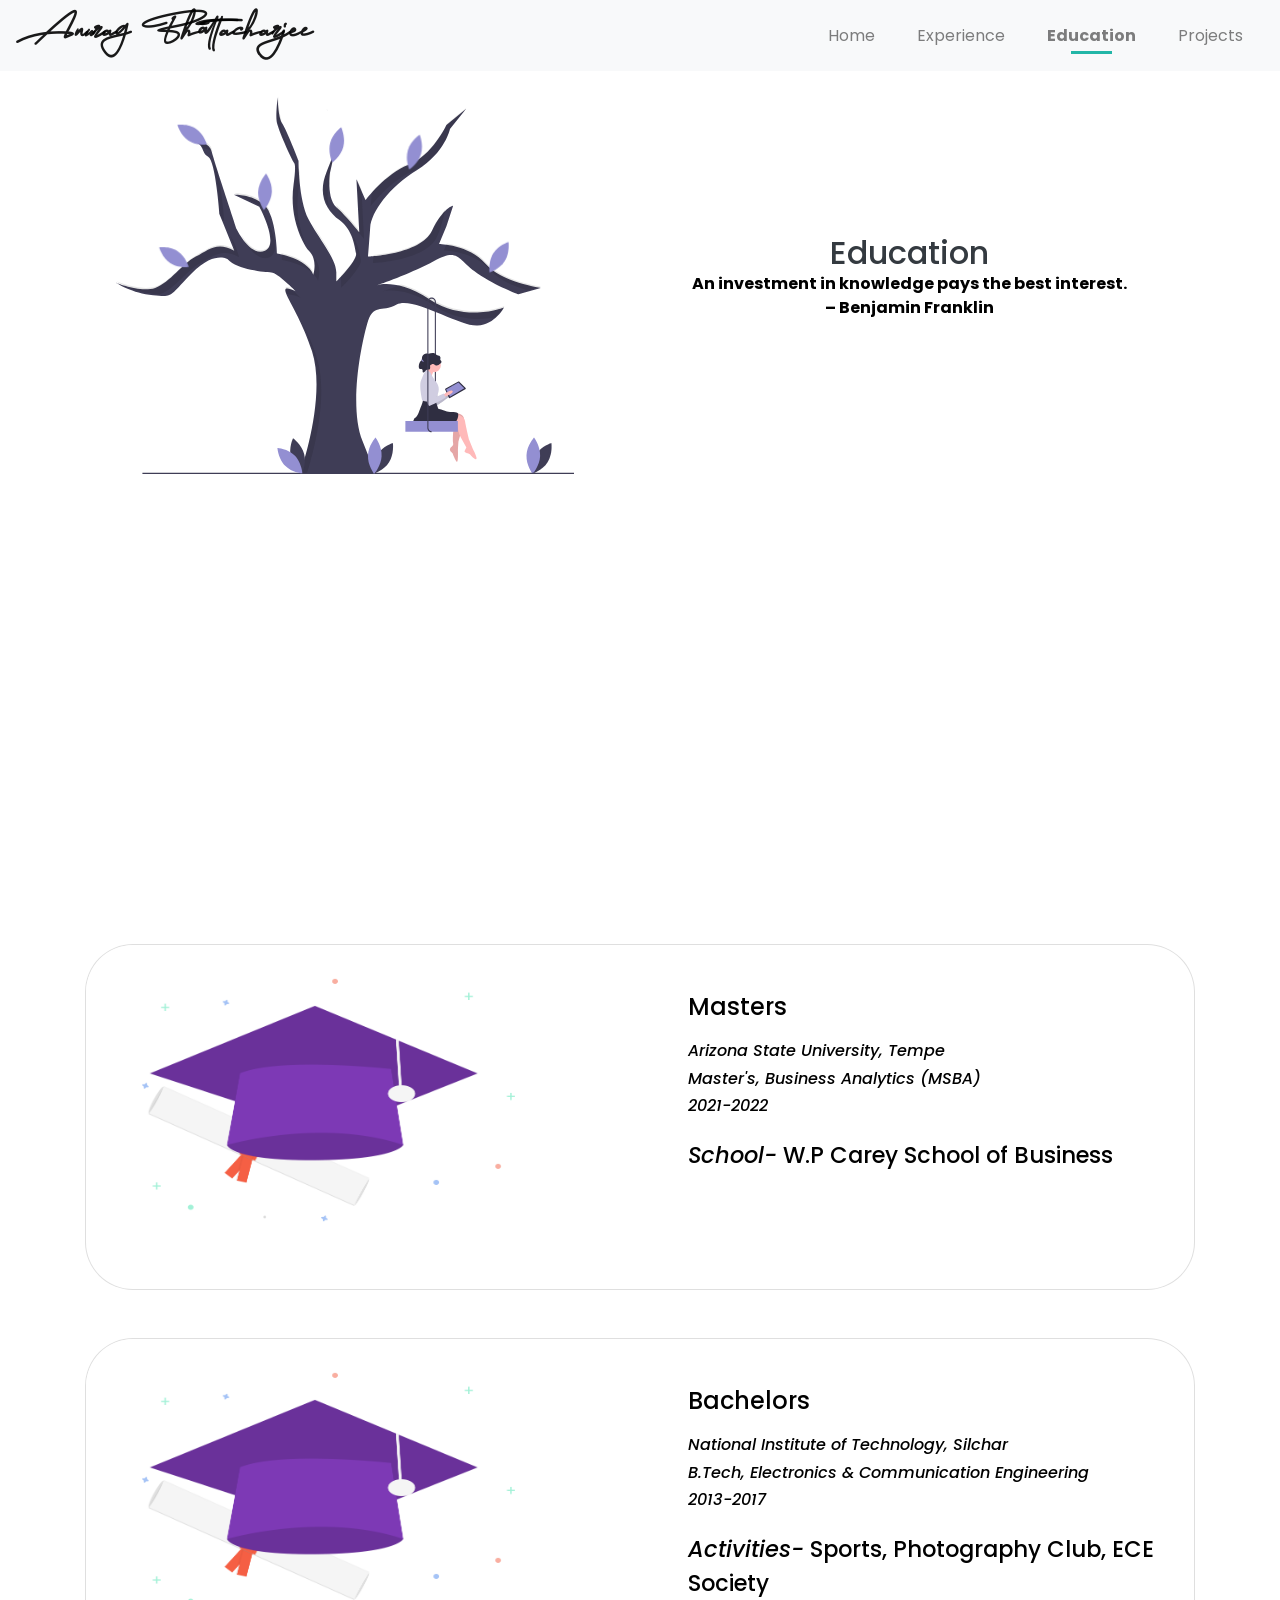
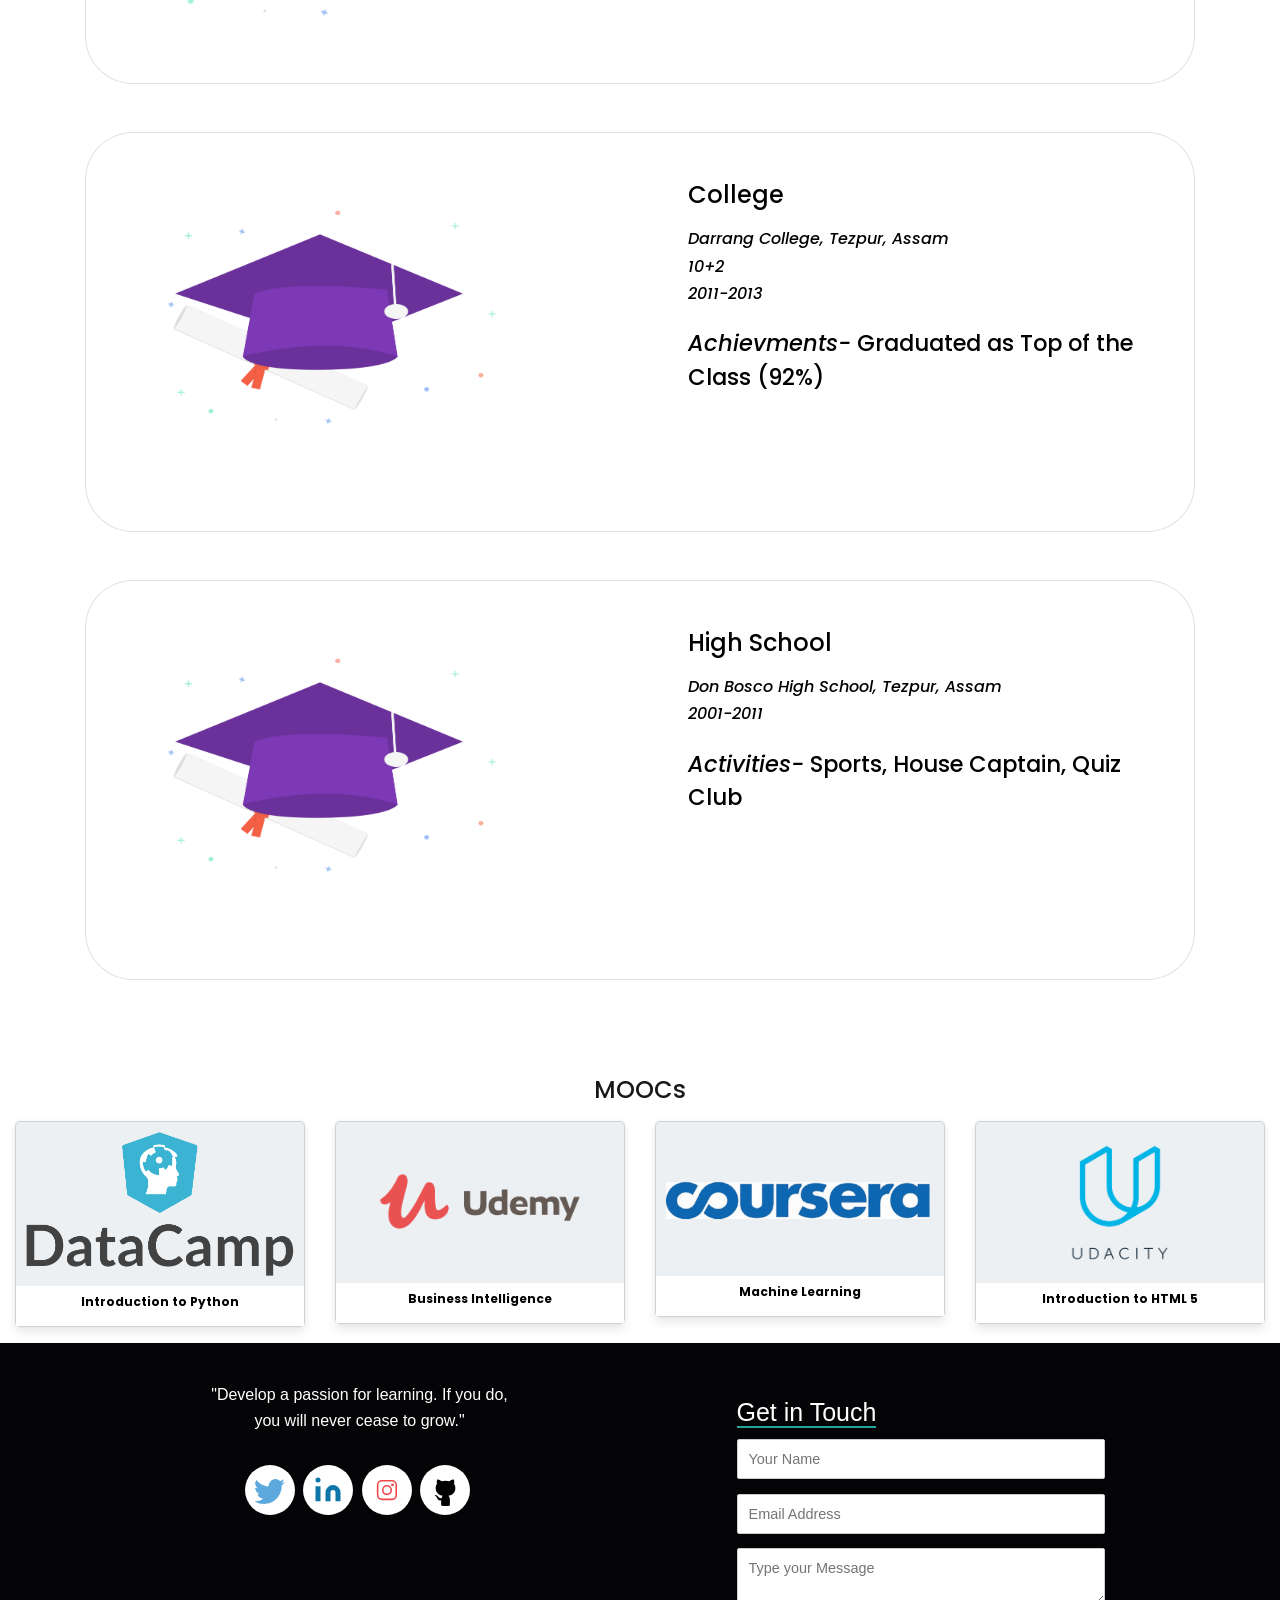
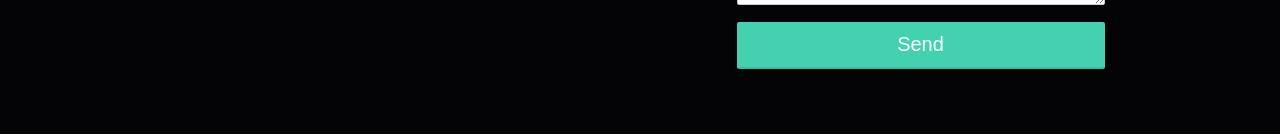
==== commit 41db119b: "commit after updating(8th nov)" ====
--- a/education.html
+++ b/education.html
@@ -2,7 +2,7 @@
 <html lang="en" data-theme="light">
 
 <head>
-  <title>John Doe | Education</title>
+  <title>Anurag Bhattacharjee | Education</title>
   <meta charset="UTF-8">
   <meta name="viewport" content="width=device-width, initial-scale=1.0">
   <!-- <meta name="keywords"
@@ -302,7 +302,23 @@
             <img src="assets/images/education-page/education.png" alt="education.png">
           </div>
           <div class="col-xl-6 col-md-6 col-sm-12 p-5">
-            <h4>Graduation</h4>
+            <h4>Masters</h4>
+            <div class="qual">
+            <h6><em>Arizona State University, Tempe</em></h6>
+            <h6><em>Master's, Business Analytics (MSBA)</em></h6>
+            <h6><em>2021-2022</em></h6></div>
+            <p><i>School-</i> W.P Carey School of Business</p>
+          </div>
+        </div>
+      </div>
+      <!--------------->
+      <div class="card mb-5" data-aos="fade-left" data-aos-delay="500">
+        <div class="row">
+          <div class="col-xl-6 col-md-6 col-sm-12">
+            <img src="assets/images/education-page/education.png" alt="education.png">
+          </div>
+          <div class="col-xl-6 col-md-6 col-sm-12 p-5">
+            <h4>Bachelors</h4>
             <div class="qual">
             <h6><em>National Institute of Technology, Silchar</em></h6>
             <h6><em>B.Tech, Electronics & Communication Engineering</em></h6>
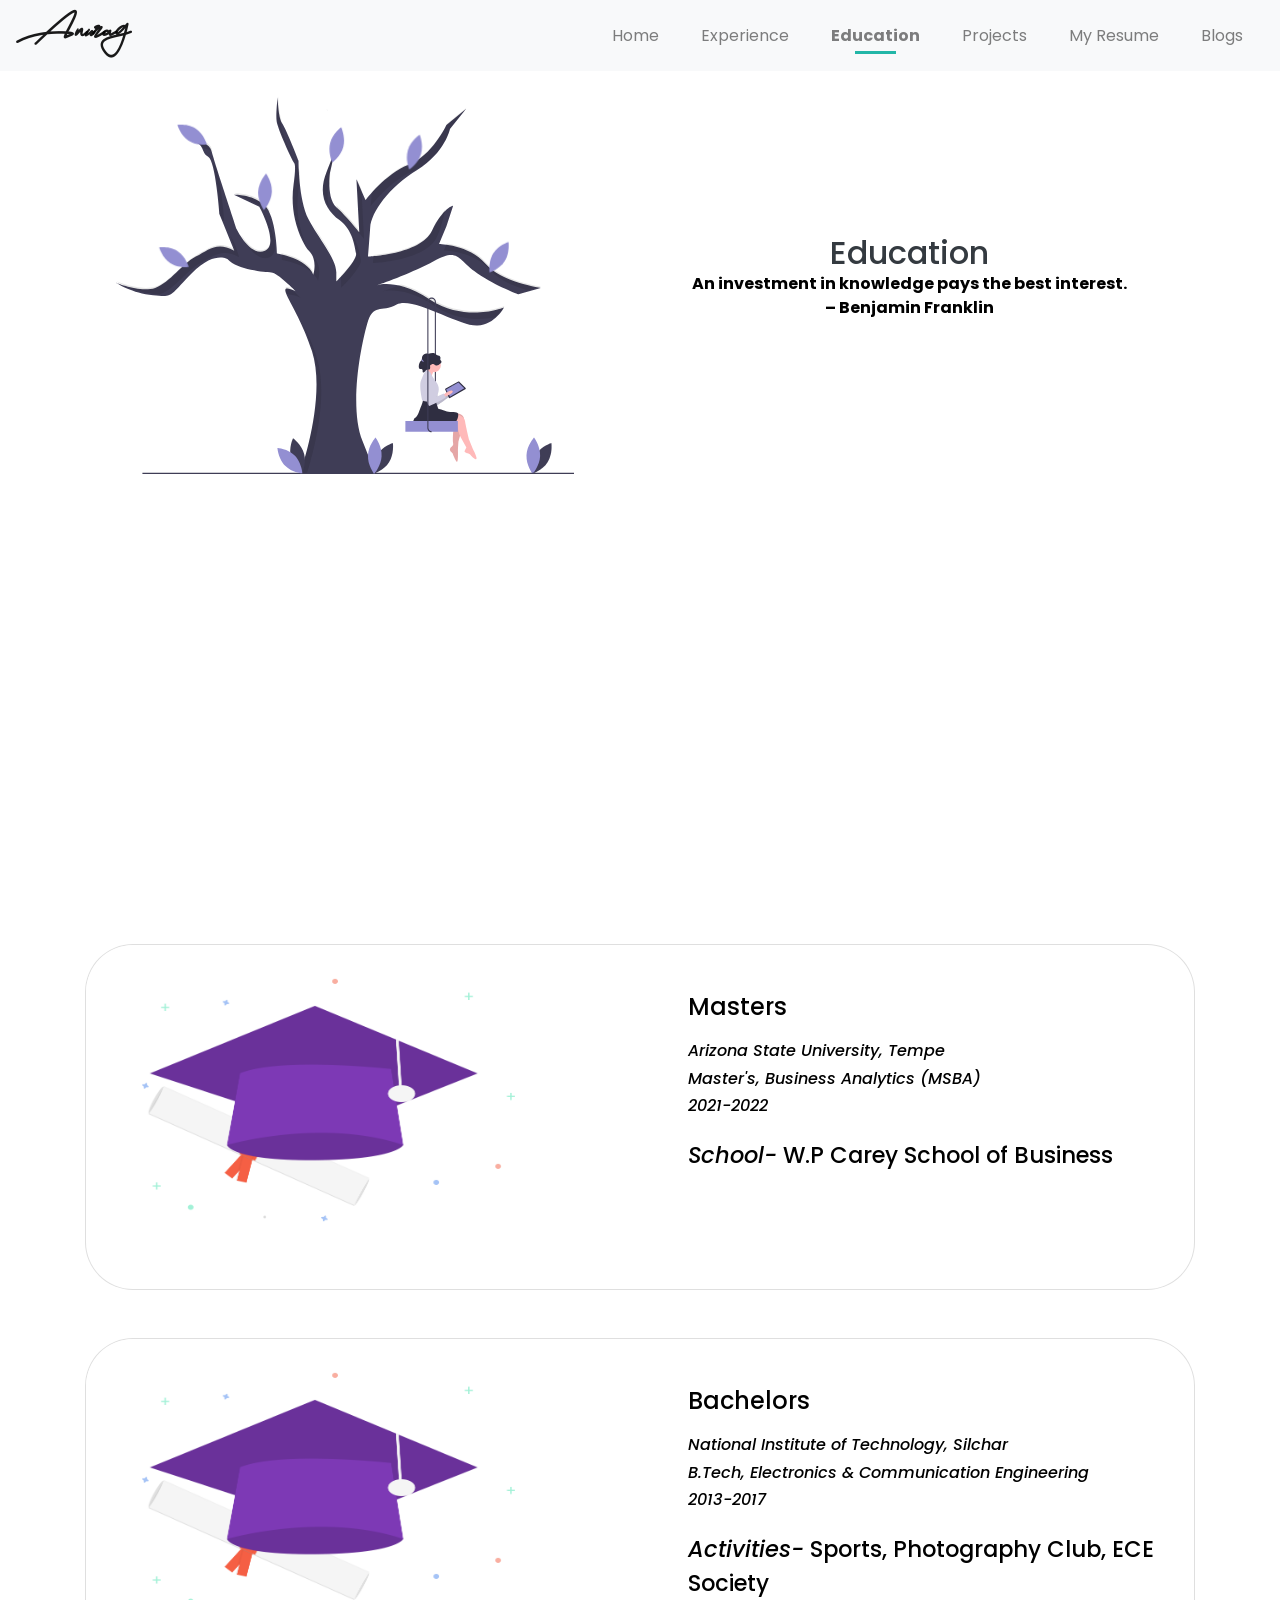
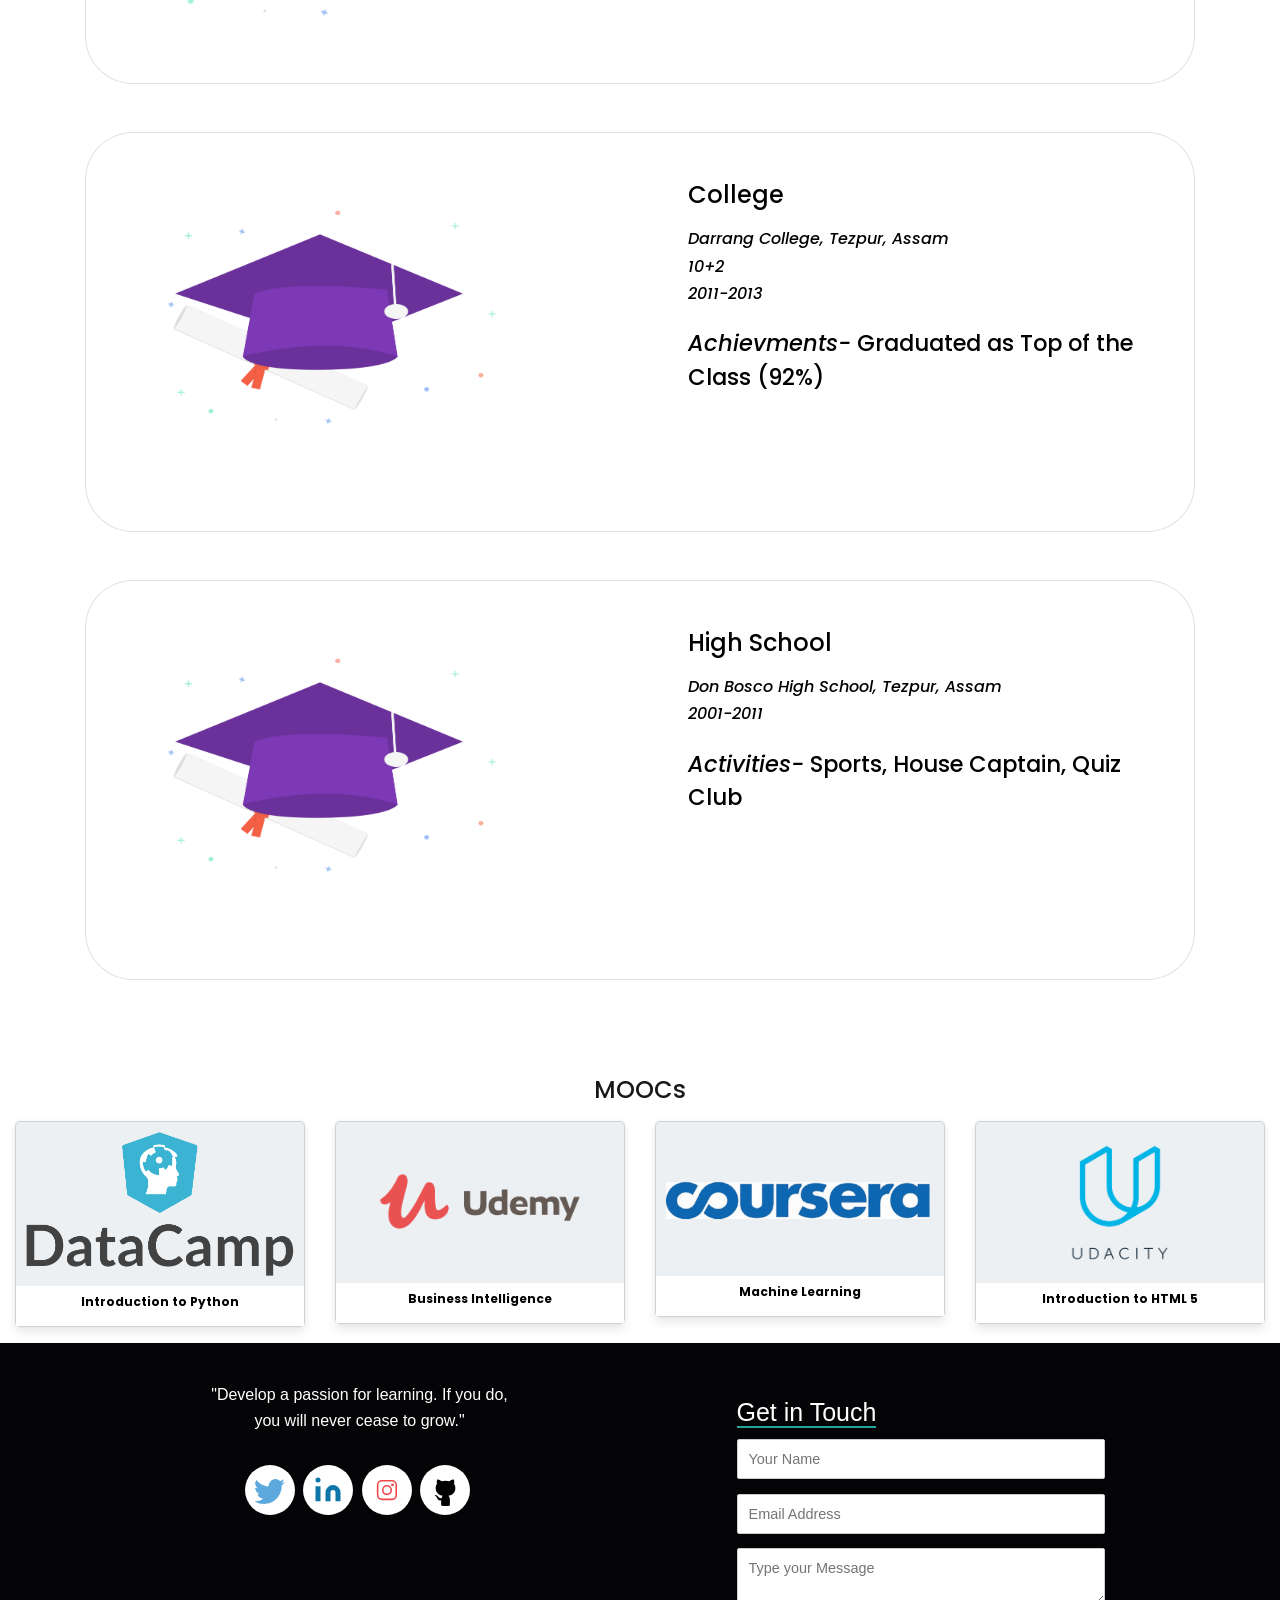
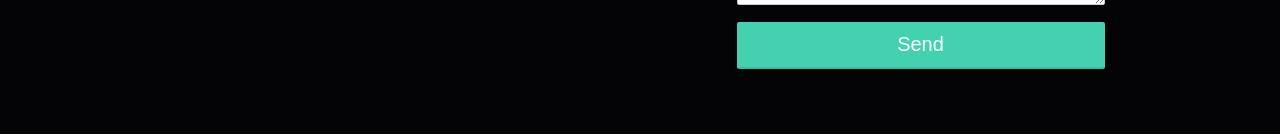
==== commit 8a610344: "added google analytics tag" ====
--- a/education.html
+++ b/education.html
@@ -47,6 +47,14 @@
   <link rel="stylesheet" href="https://cdn.jsdelivr.net/gh/jpswalsh/academicons@1/css/academicons.min.css"> 
   <link id='favicon' rel="shortcut icon" href="assets/images/favicon.png" type="image/x-png">
   <script defer src="assets\js\dynamicTitle.js"></script>
+  <script async src="https://www.googletagmanager.com/gtag/js?id=G-GDCEM259T1"></script>
+  <script>
+      window.dataLayer = window.dataLayer || [];
+      function gtag(){dataLayer.push(arguments);}
+      gtag('js', new Date());
+
+      gtag('config', 'G-GDCEM259T1');
+  </script>
 </head>
 
 <body>
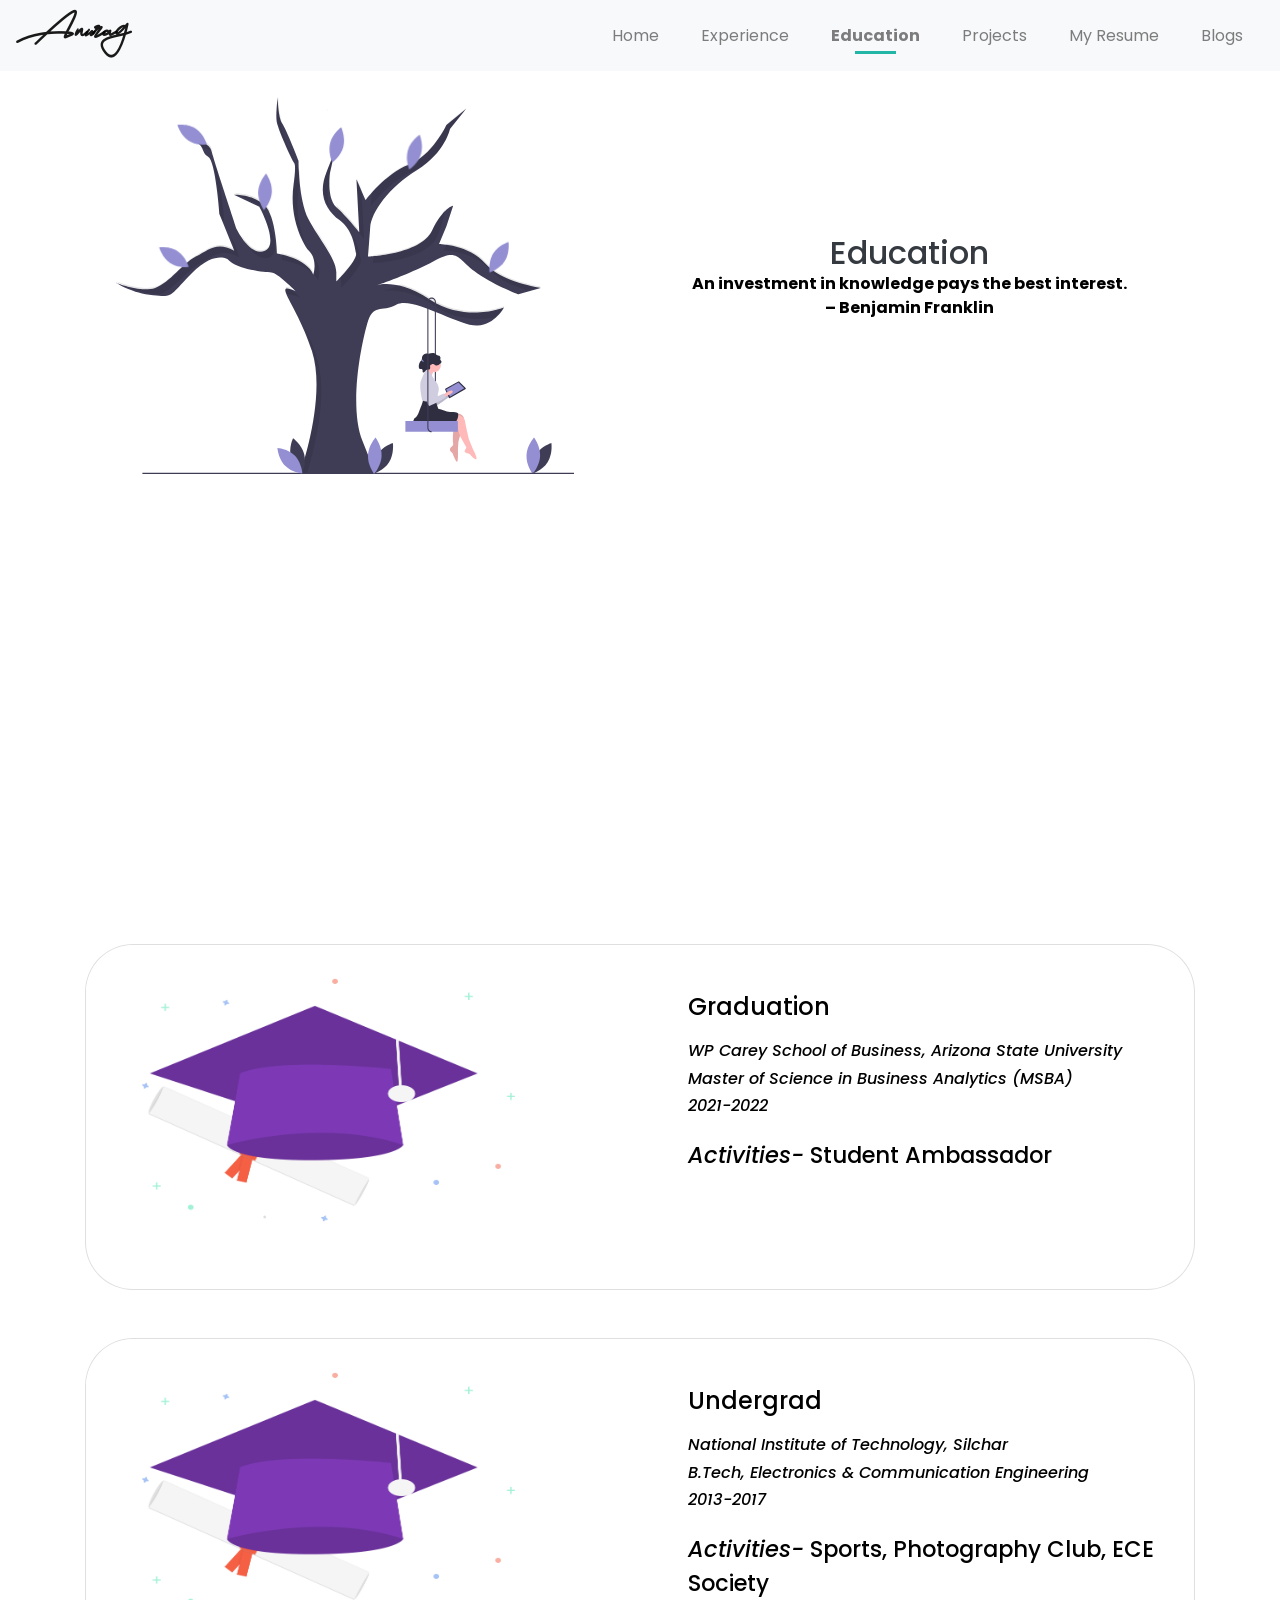
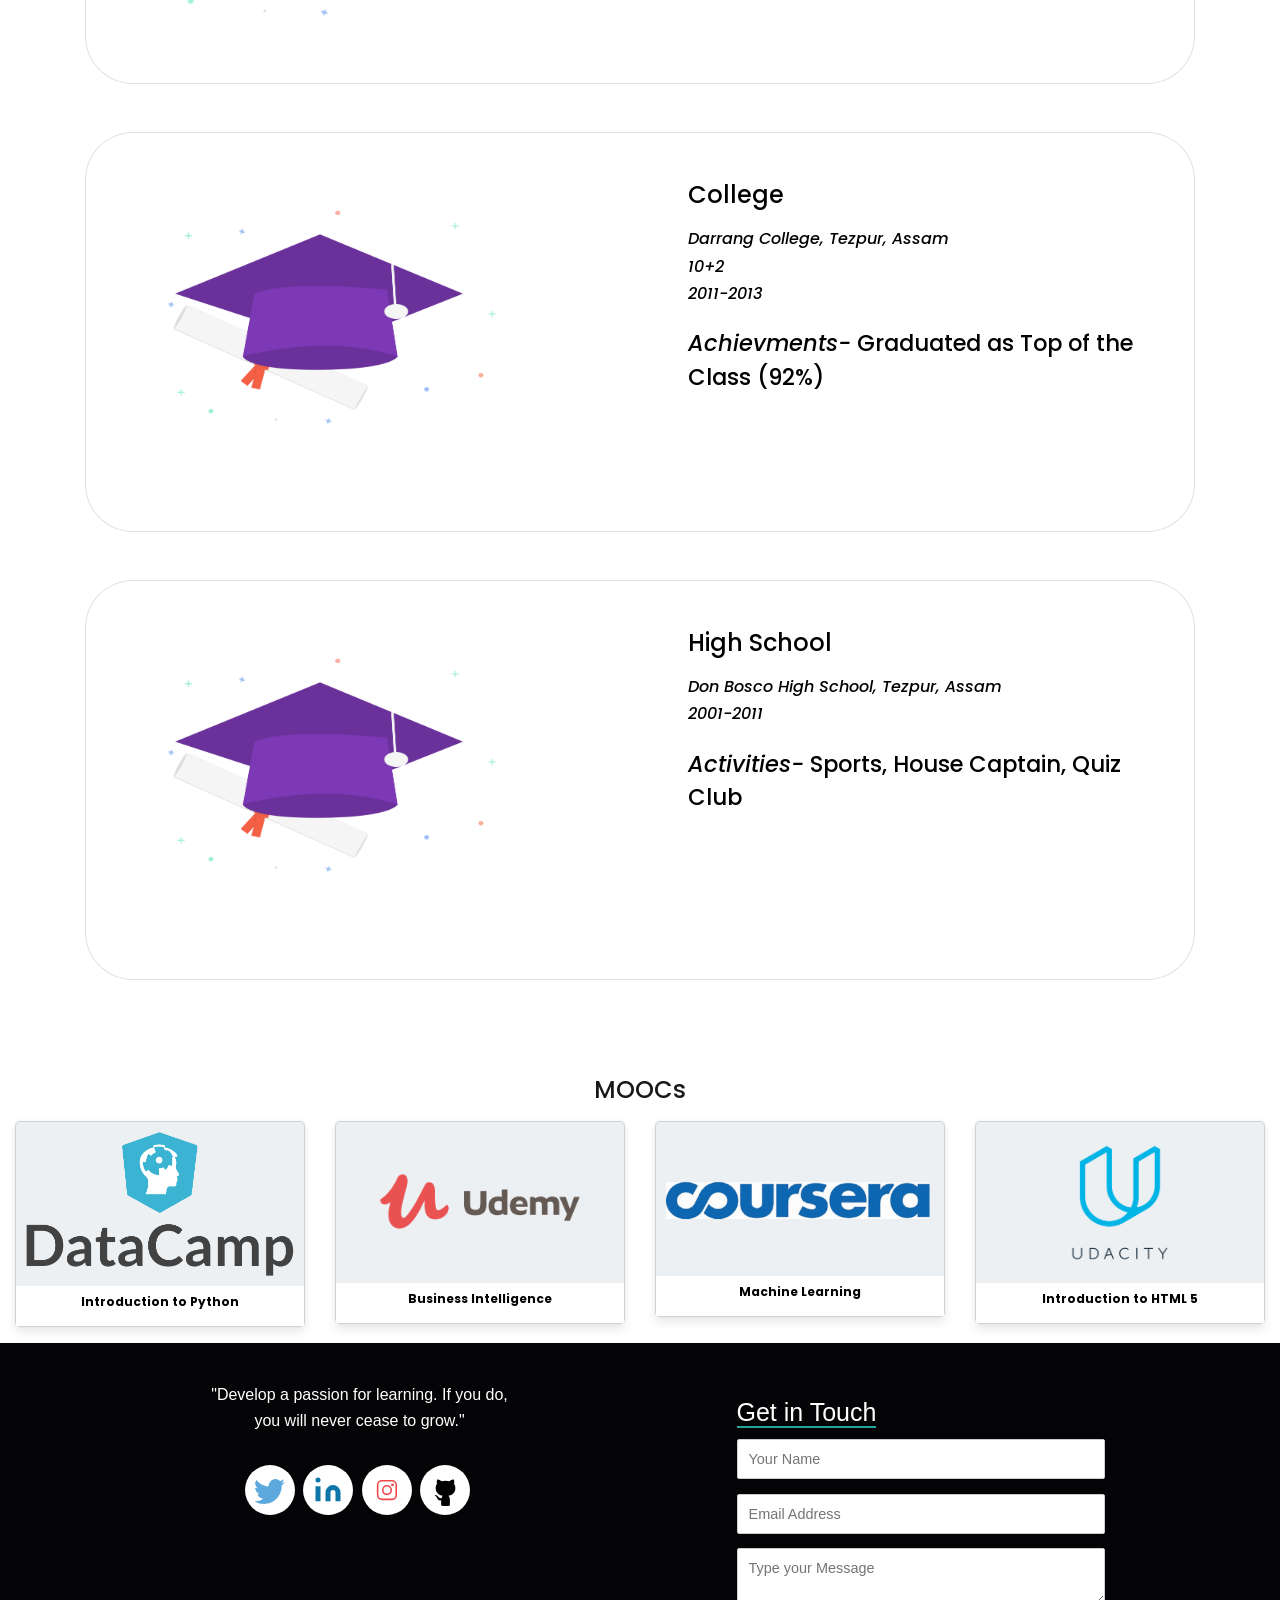
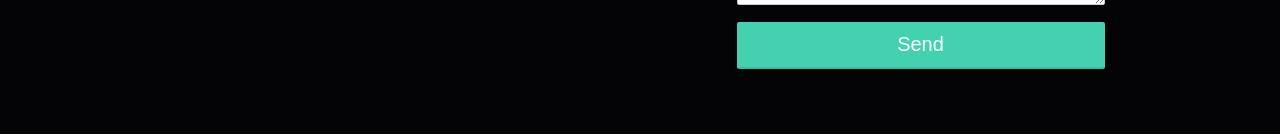
==== commit 7db5db14: "addpicdeloitte1" ====
--- a/education.html
+++ b/education.html
@@ -47,14 +47,6 @@
   <link rel="stylesheet" href="https://cdn.jsdelivr.net/gh/jpswalsh/academicons@1/css/academicons.min.css"> 
   <link id='favicon' rel="shortcut icon" href="assets/images/favicon.png" type="image/x-png">
   <script defer src="assets\js\dynamicTitle.js"></script>
-  <script async src="https://www.googletagmanager.com/gtag/js?id=G-GDCEM259T1"></script>
-  <script>
-      window.dataLayer = window.dataLayer || [];
-      function gtag(){dataLayer.push(arguments);}
-      gtag('js', new Date());
-
-      gtag('config', 'G-GDCEM259T1');
-  </script>
 </head>
 
 <body>
@@ -310,23 +302,23 @@
             <img src="assets/images/education-page/education.png" alt="education.png">
           </div>
           <div class="col-xl-6 col-md-6 col-sm-12 p-5">
-            <h4>Masters</h4>
+            <h4>Graduation</h4>
             <div class="qual">
-            <h6><em>Arizona State University, Tempe</em></h6>
-            <h6><em>Master's, Business Analytics (MSBA)</em></h6>
+            <h6><em>WP Carey School of Business, Arizona State University</em></h6>
+            <h6><em>Master of Science in Business Analytics (MSBA)</em></h6>
             <h6><em>2021-2022</em></h6></div>
-            <p><i>School-</i> W.P Carey School of Business</p>
-          </div>
-        </div>
-      </div>
-      <!--------------->
+            <p><i>Activities-</i> Student Ambassador</p>
+          </div>
+        </div>
+      </div>
+
       <div class="card mb-5" data-aos="fade-left" data-aos-delay="500">
         <div class="row">
           <div class="col-xl-6 col-md-6 col-sm-12">
             <img src="assets/images/education-page/education.png" alt="education.png">
           </div>
           <div class="col-xl-6 col-md-6 col-sm-12 p-5">
-            <h4>Bachelors</h4>
+            <h4>Undergrad</h4>
             <div class="qual">
             <h6><em>National Institute of Technology, Silchar</em></h6>
             <h6><em>B.Tech, Electronics & Communication Engineering</em></h6>
